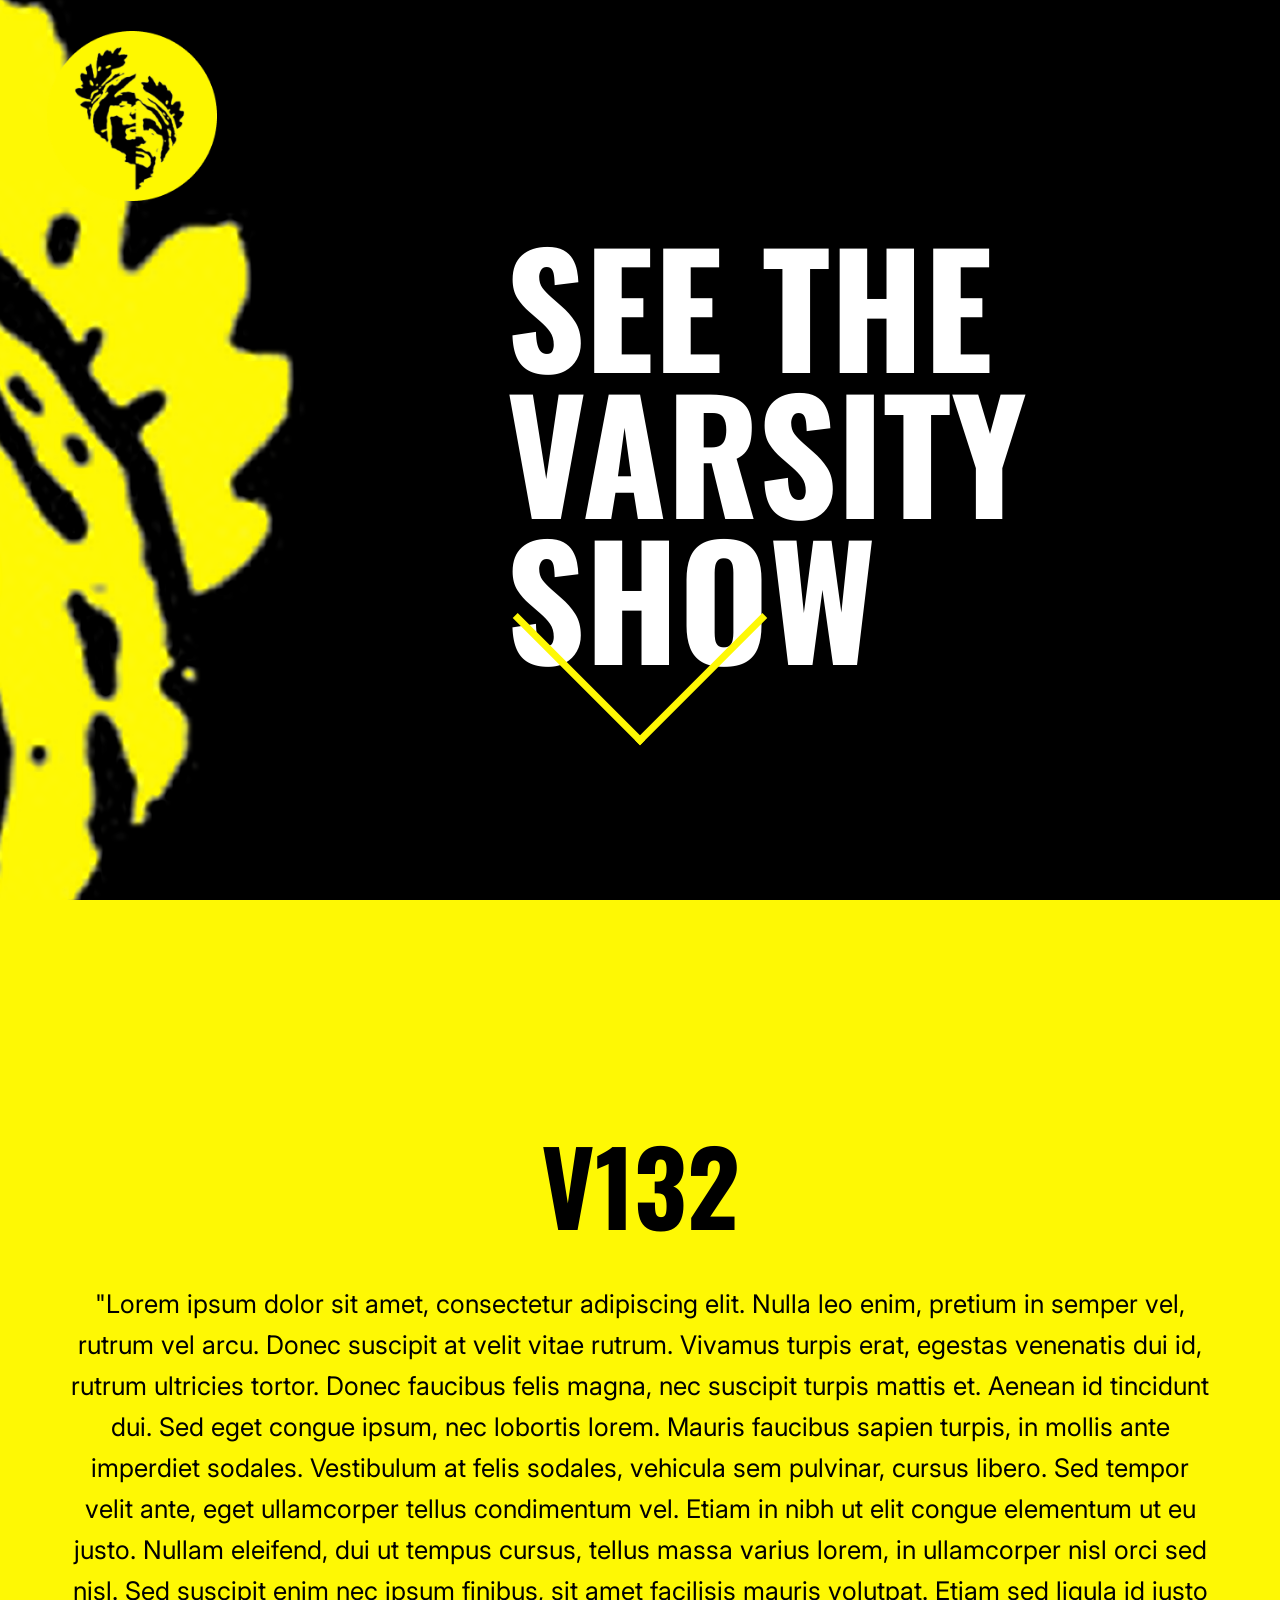
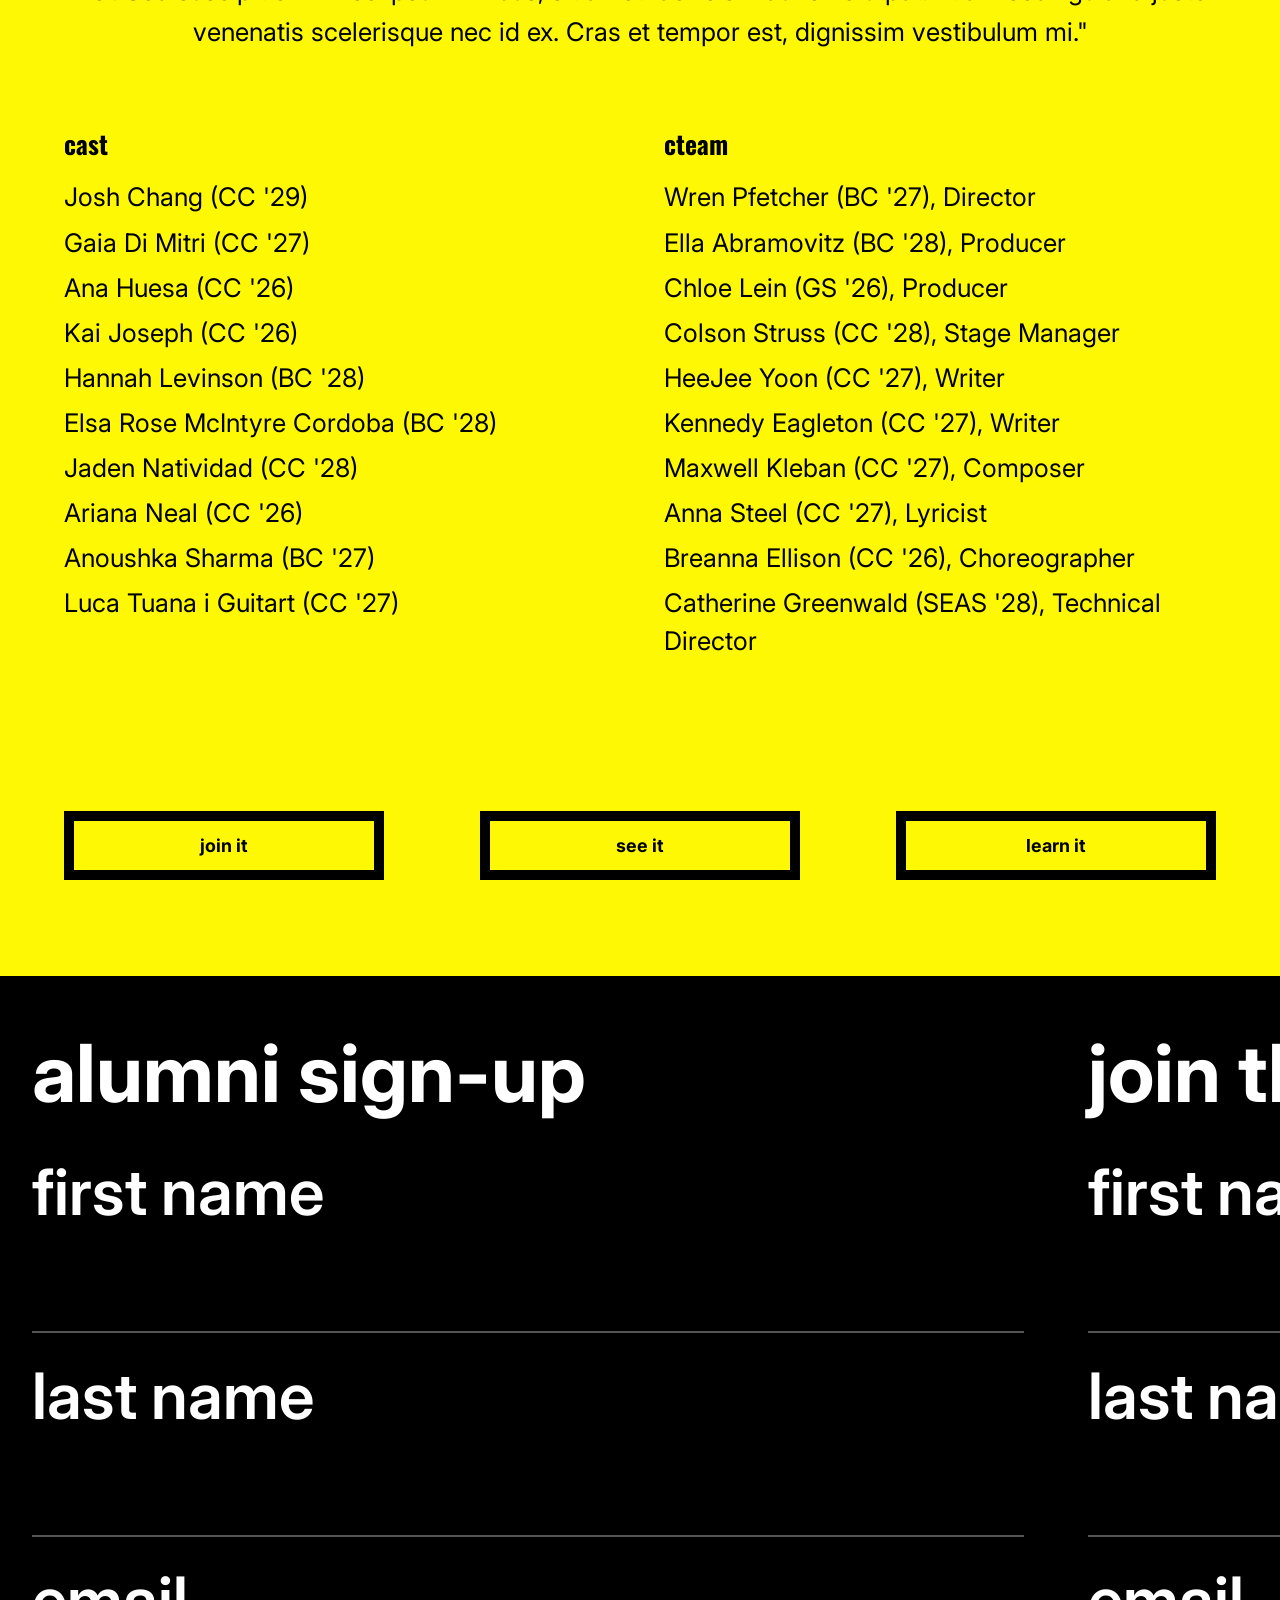
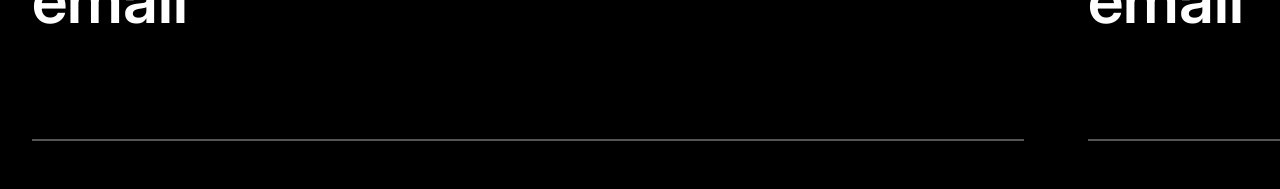
==== index.html @ 65e21eff "first commit" ====
<!DOCTYPE html>
<html lang="en">
<head>
  <meta charset="UTF-8">
  <meta name="viewport" content="width=device-width, initial-scale=1.0">
  <title>The Varsity Show</title>
  <link rel="stylesheet" href="css/styles.css">
  <link rel="preconnect" href="https://fonts.googleapis.com">
  <link rel="preconnect" href="https://fonts.gstatic.com" crossorigin>
  <link href="https://fonts.googleapis.com/css2?family=Oswald:wght@400;700&family=Inter:wght@400;600;700&display=swap" rel="stylesheet">
</head>
<body>

  <!-- ============================================================
       HEADER

       LOGO SWITCHING: #TODO if necessary, fix this
       Change the "data-logo" attribute on <header> to switch logos:
         data-logo="1"  → logo1.png
         data-logo="2"  → logo2.png
         data-logo="3"  → logo3.png
       ============================================================ -->
  <header class="site-header" id="siteHeader" data-logo="1">
    <div class="header-inner">

      <div class="header-logo">
        <a href="/" class="logo-link logo-link--1">
          <img src="assets/logo-1.png" alt="The Varsity Show" class="logo-img">
        </a>
        <a href="/" class="logo-link logo-link--2">
          <img src="assets/logo-2.png" alt="The Varsity Show" class="logo-img">
        </a>
        <a href="/" class="logo-link logo-link--3">
          <img src="assets/logo-3.png" alt="The Varsity Show" class="logo-img">
        </a>
      </div>

      <nav class="header-nav">
        <a href="#past" class="nav-link">past</a>
        <a href="#present" class="nav-link">present</a>
        <a href="#future" class="nav-link">future</a>
      </nav>

      <div class="header-social">
        <a href="#" class="social-link" aria-label="Facebook">
          <svg width="20" height="20" viewBox="0 0 24 24" fill="currentColor"><path d="M18 2h-3a5 5 0 00-5 5v3H7v4h3v8h4v-8h3l1-4h-4V7a1 1 0 011-1h3z"/></svg>
        </a>
        <a href="#" class="social-link" aria-label="Twitter">
          <svg width="20" height="20" viewBox="0 0 24 24" fill="currentColor"><path d="M23 3a10.9 10.9 0 01-3.14 1.53 4.48 4.48 0 00-7.86 3v1A10.66 10.66 0 013 4s-4 9 5 13a11.64 11.64 0 01-7 2c9 5 20 0 20-11.5a4.5 4.5 0 00-.08-.83A7.72 7.72 0 0023 3z"/></svg>
        </a>
        <a href="#" class="social-link" aria-label="Instagram">
          <svg width="20" height="20" viewBox="0 0 24 24" fill="none" stroke="currentColor" stroke-width="2" stroke-linecap="round" stroke-linejoin="round"><rect x="2" y="2" width="20" height="20" rx="5" ry="5"/><path d="M16 11.37A4 4 0 1112.63 8 4 4 0 0116 11.37z"/><line x1="17.5" y1="6.5" x2="17.51" y2="6.5"/></svg>
        </a>
      </div>

    </div>
  </header>


  <section class="screen screen--hero" id="hero">

    <div class="hero-heads" id="heroHeads">
      <img src="assets/yellow-alma-only.png" alt="" class="head-img">
      <img src="assets/yellow-alma-only.png" alt="" class="head-img">
      <img src="assets/yellow-alma-only.png" alt="" class="head-img">
      <img src="assets/yellow-alma-only.png" alt="" class="head-img">
    </div>

    <div class="hero-text-track" id="heroTextTrack">
      <h1 class="hero-title" id="heroTitle">SEE THE<br>VARSITY SHOW</h1>
    </div>

    <div class="hero-bubble" id="heroBubble">
      <img src="assets/bubble.png" alt="The Varsity Show emblem" class="bubble-img">
    </div>

    <a href="/#present" class="scroll-cue" id="scrollCue" aria-label="Scroll to current production section">
      <span class="scroll-cue-arrow"></span>
    </a>

  </section>

  <section class="screen screen--production" id="present">
    <div class="production-inner">

      <h2 class="production-title">V132</h2>

      <p class="production-description">
        "Lorem ipsum dolor sit amet, consectetur adipiscing elit. Nulla leo enim, pretium in semper vel, rutrum vel arcu. Donec suscipit at velit vitae rutrum. Vivamus turpis erat, egestas venenatis dui id, rutrum ultricies tortor. Donec faucibus felis magna, nec suscipit turpis mattis et. Aenean id tincidunt dui. Sed eget congue ipsum, nec lobortis lorem. Mauris faucibus sapien turpis, in mollis ante imperdiet sodales. Vestibulum at felis sodales, vehicula sem pulvinar, cursus libero. Sed tempor velit ante, eget ullamcorper tellus condimentum vel. Etiam in nibh ut elit congue elementum ut eu justo. Nullam eleifend, dui ut tempus cursus, tellus massa varius lorem, in ullamcorper nisl orci sed nisl. Sed suscipit enim nec ipsum finibus, sit amet facilisis mauris volutpat. Etiam sed ligula id justo venenatis scelerisque nec id ex. Cras et tempor est, dignissim vestibulum mi."
      </p>

      <div class="production-credits">
        <div class="credits-column">
          <h3 class="credits-title">cast</h3>
          <ul class="credits-list">
            <li>Josh Chang (CC '29)</li>
            <li>Gaia Di Mitri (CC '27)</li>
            <li>Ana Huesa (CC '26)</li>
            <li>Kai Joseph (CC '26)</li>
            <li>Hannah Levinson (BC '28)</li>
            <li>Elsa Rose McIntyre Cordoba (BC '28)</li>
            <li>Jaden Natividad (CC '28)</li>
            <li>Ariana Neal (CC '26)</li>
            <li>Anoushka Sharma (BC '27)</li>
            <li>Luca Tuana i Guitart (CC '27)</li>
          </ul>
        </div>

        <div class="credits-column">
          <h3 class="credits-title">cteam</h3>
          <ul class="credits-list">
            <li>Wren Pfetcher (BC '27), Director</li>
            <li>Ella Abramovitz (BC '28), Producer</li>
            <li>Chloe Lein (GS '26), Producer</li>
            <li>Colson Struss (CC '28), Stage Manager</li>
            <li>HeeJee Yoon (CC '27), Writer</li>
            <li>Kennedy Eagleton (CC '27), Writer</li>
            <li>Maxwell Kleban (CC '27), Composer</li>
            <li>Anna Steel (CC '27), Lyricist</li>
            <li>Breanna Ellison (CC '26), Choreographer</li>
            <li>Catherine Greenwald (SEAS '28), Technical Director</li>
          </ul>
        </div>
      </div>

      <div class="production-buttons">
        <a href="#join" class="btn btn--outline">join it</a>
        <a href="#see" class="btn btn--outline">see it</a>
        <a href="#learn" class="btn btn--outline">learn it</a>
      </div>

    </div>
  </section>

  <footer class="site-footer" id="footer">
    <div class="footer-inner">

      <div class="footer-forms">

        <div class="footer-form-group">
          <h3 class="footer-form-title">alumni sign-up</h3>
          <form class="footer-form" data-form="alumni">
            <label class="form-label">
              first name
              <input type="text" name="first_name" class="form-input" autocomplete="given-name">
            </label>
            <label class="form-label">
              last name
              <input type="text" name="last_name" class="form-input" autocomplete="family-name">
            </label>
            <label class="form-label">
              email
              <input type="email" name="email" class="form-input" autocomplete="email">
            </label>
          </form>
        </div>

        <div class="footer-form-group">
          <h3 class="footer-form-title">join the listserv</h3>
          <form class="footer-form" data-form="listserv">
            <label class="form-label">
              first name
              <input type="text" name="first_name" class="form-input" autocomplete="given-name">
            </label>
            <label class="form-label">
              last name
              <input type="text" name="last_name" class="form-input" autocomplete="family-name">
            </label>
            <label class="form-label">
              email
              <input type="email" name="email" class="form-input" autocomplete="email">
            </label>
          </form>
        </div>

      </div>

      <div class="footer-asset">
        <img src="assets/footer-asset.png" alt="" class="footer-asset-img">
      </div>

    </div>
  </footer>

  <script src="js/main.js"></script>
</body>
</html>
---- css/styles.css ----
/* ==========================================================================
   1. RESET & BASE
   ========================================================================== */

*, *::before, *::after {
  margin: 0;
  padding: 0;
  box-sizing: border-box;
}

html {
  scroll-behavior: smooth;
}

body {
  background: #000;
  color: #fff;
  font-family: 'Inter', sans-serif;
  overflow-x: hidden;
}

img {
  display: block;
}

a {
  color: inherit;
  text-decoration: none;
}


/* ==========================================================================
   2. TYPOGRAPHY #TODO: make this cleaner and more consistent
   ========================================================================== */

.hero-title {
  font-family: 'Oswald', sans-serif;
  font-weight: 700;
  font-size: clamp(4rem, 12vw, 35rem);
  line-height: 0.95;
  text-transform: uppercase;
  color: #fff;
}

.production-title {
  margin-top: 7rem;
  font-family: 'Oswald', sans-serif;
  font-weight: 700;
  font-size: clamp(3rem, 8vw, 40rem);
  text-align: center;
  color: #000;
}

.production-description {
  font-size: clamp(1.25rem, 2vw, 3.8rem);
  line-height: 1.6;
  text-align: center;
  color: #000;
  width: 100%;
  max-width: 4400px;
  margin: 0 auto;
}


/* ==========================================================================
   3. HEADER #TODO: make this cleaner and more consistent, all this spacing is sooo ugly and messy
   ========================================================================== */

.site-header {
  position: fixed;
  top: 0;
  left: 0;
  right: 0;
  z-index: 100;
  background: #000;
  border-bottom: 1px solid #222;
  transform: translateY(-100%);
  opacity: 0;
  transition: transform 0.4s ease, opacity 0.4s ease;
}

.site-header.is-visible {
  transform: translateY(0);
  opacity: 1;
}

.header-inner {
  display: flex;
  align-items: center;
  justify-content: space-between;
  padding: 0.5rem 3rem;
}

.header-nav {
  display: flex;
  gap: 20rem;
  margin-left: 180rem;
}

.nav-link {
  font-family: 'Inter', sans-serif;
  font-weight: 600;
  font-size: 4rem;
  letter-spacing: 0.02em;
  transition: color 0.2s;
}

.nav-link:hover {
  color: #FEF804;
}

.header-social {
  display: flex;
  gap: 4rem;
  align-items: center;
}

.social-link svg {
  width: 100px;
  height: 100px;
}

.social-link {
  color: #fff;
  transition: color 0.2s;
}

.social-link:hover {
  color: #FEF804;
}


/* ==========================================================================
   4. HEADER — LOGO SWITCHING
   To change the logo, set data-logo="1", "2", or "3" on <header>.
   ========================================================================== */

.logo-link {
  display: none;
}

.logo-img {
  height: auto;
  width: auto;
}

/* Logo 1 — left-aligned */
[data-logo="1"] .logo-link--1 { display: block; transform: scale(0.85); transform-origin: left center;}
[data-logo="1"] .header-inner { justify-content: space-between; }


/* #TODO if necessary, fix this */
/* Logo 2 — centered */
/* [data-logo="2"] .logo-link--2 {
  display: block;
  transform: scale(0.85);
  transform-origin: center;
}
[data-logo="2"] .logo-link--2 .logo-img {
  height: 200px;
  width: auto;
}
[data-logo="2"] .header-inner {
  flex-wrap: nowrap;
  gap: 1rem;
  transform: translateY(0.35rem);
}
[data-logo="2"] .header-logo {
  position: absolute;
  left: 50%;
  transform: translateX(-50%);
}
[data-logo="2"] .header-nav {
  margin-left: auto;
  margin-right: 2.5rem;
} */

/* Logo 3 — centered */
/* [data-logo="3"] .logo-link--3 {
  display: block;
  transform: scale(0.85);
  transform-origin: center;
}
[data-logo="3"] .logo-link--3 .logo-img {
  height: 200px;
  width: auto;
}
[data-logo="3"] .header-inner {
  justify-content: center;
  flex-wrap: nowrap;
  gap: 1rem;
  transform: translateY(0.35rem);
}
[data-logo="3"] .header-logo {
  position: absolute;
  left: 50%;
  transform: translateX(-50%);
}
[data-logo="3"] .header-nav {
  margin-left: auto;
  margin-right: 2.5rem;
} */


/* ==========================================================================
   5. SCREEN
   ========================================================================== */

.screen {
  min-height: 100vh;
  width: 100%;
  position: relative;
}


/* ==========================================================================
   6. SCREEN 1 — HERO
   ========================================================================== */

.screen--hero {
  background: #000;
  display: flex;
  align-items: center;
  justify-content: center;
  overflow: hidden;
  isolation: isolate;
  contain: layout paint;
}

.hero-heads {
  position: absolute;
  inset: 0;
  z-index: 1;
  display: flex;
  align-items: center;
  justify-content: center;
}

.head-img {
  margin-left: -15vw;
  flex-shrink: 0;
}

.head-img:first-child {
  margin-left: 0;
}

.hero-text-track {
  position: absolute;
  top: 0;
  right: 0;
  width: 61.5%;
  bottom: 0;
  z-index: 2;
  background: #000;
  display: flex;
  align-items: center;
  padding-left: 1vw;
  transform: translateY(-100%);
  transition: transform 1s cubic-bezier(0.22, 1, 0.36, 1);
}

.hero-bubble {
  position: absolute;
  z-index: 10;
  top: 1rem;
  left: 2rem;
  opacity: 0;
  transform: translateY(-80px) scale(0.6);
}

.bubble-img {
  transform: scale(0.85);
  transform-origin: center center;
}

.scroll-cue {
  position: absolute;
  left: 50%;
  bottom: 12rem;
  transform: translateX(-50%) translateY(10px);
  opacity: 0;
  z-index: 12;
  pointer-events: auto;
  cursor: pointer;
  transition: opacity 0.35s ease, transform 0.35s ease;
}

.scroll-cue.is-visible {
  opacity: 1;
  transform: translateX(-50%) translateY(0);
}

.scroll-cue-arrow {
  display: block;
  width: 180px;
  height: 180px;
  border-right: 7px solid #FEF804;
  border-bottom: 7px solid #FEF804;
  transform: rotate(45deg);
}


/* ==========================================================================
   7. SCREEN 1 — HERO ANIMATIONS
   ========================================================================== */

.hero-text-track.is-visible {
  transform: translateY(0);
}

.hero-bubble.is-visible {
  opacity: 1;
  transform: translateY(0) scale(1);
  transition: opacity 0.4s ease,
              transform 0.8s cubic-bezier(0.34, 1.56, 0.64, 1);
}


/* ==========================================================================
   8. SCREEN 2 — CURRENT PRODUCTION 
   ========================================================================== */

.screen--production {
  background: #FEF804;
  display: flex;
  align-items: flex-start;
  justify-content: center;
  width: 100%;
  padding: 6rem 4rem;
}

.production-inner {
  max-width: none;
  width: 100%;
  margin: 0 auto;
  display: flex;
  flex-direction: column;
  gap: 1.5rem;
}

/* #TODO: fix for mobile */
.production-buttons {
  display: flex;
  justify-content: space-evenly;
  gap: 6rem;
  margin: 8rem auto 0;
  width: 100%;
  max-width: 4400px;
}

.btn {
  display: inline-block;
  padding: 0.9rem 1.8rem;
  font-family: 'Inter', sans-serif;
  font-weight: 700;
  font-size: clamp(1.1rem, 1.4vw, 6rem);
  text-align: center;
  cursor: pointer;
  transition: background 0.2s, color 0.2s;
}

.btn--outline {
  border: 10px solid #000;
  background: transparent;
  color: #000;
  flex: 1;
  min-width: 0;
}

.btn--outline:hover {
  background: #000;
  color: #FEF804;
}

.production-credits {
  width: 100%;
  max-width: 4400px;
  margin: 3rem auto 0;
  display: grid;
  grid-template-columns: 1fr 1fr;
  gap: 3rem;
  text-align: left;
}

.credits-column {
  color: #000;
}

.credits-title {
  font-family: 'Oswald', sans-serif;
  font-size: clamp(1.6rem, 2vw, 6rem);
  text-transform: lowercase;
  margin-bottom: 1rem;
}

.credits-list {
  list-style: none;
  display: flex;
  flex-direction: column;
  gap: 0.5rem;
  font-size: clamp(1.25rem, 2vw, 3.8rem);
  line-height: 1.45;
}


/* ==========================================================================
   9. FOOTER
   ========================================================================== */

.site-footer {
  background: #000;
  color: #fff;
  position: relative;
  overflow: hidden;
}

.footer-inner {
  max-width: 5500px;
  margin: 0 auto;
  display: flex;
  justify-content: space-between;
  align-items: stretch;
}

.footer-forms {
  display: flex;
  gap: 4rem;
  padding: 3rem 2rem;
  text-align: left;
}

.footer-form-title {
  font-family: 'Inter', sans-serif;
  font-weight: 700;
  font-size: 5rem;
  margin-bottom: 2rem;
}

.footer-form {
  display: flex;
  flex-direction: column;
  gap: 1.5rem;
}

.form-label {
  display: flex;
  flex-direction: column;
  font-size: 4rem;
  font-weight: 600;
  gap: 0.5rem;
}

.form-input {
  background: transparent;
  border: none;
  border-bottom: 2px solid #555;
  color: #fff;
  font-family: 'Inter', sans-serif;
  font-size: 4rem;
  padding: 0.5rem 0;
  outline: none;
  min-width: 400px;
  transition: border-color 0.2s;
}

.form-input:focus {
  border-bottom-color: #FEF804;
}

.footer-asset {
  flex-shrink: 0;
  display: flex;
  align-items: stretch;
}

.footer-asset-img {
  opacity: 0.5;
  height: 100%;
  width: auto;
  object-fit: cover;
}


/* ==========================================================================
   10. UTILITY / RESPONSIVE #TODO: make this cleaner and more consistent... unsure how mobile is.....
   ========================================================================== */

@media (max-width: 768px) {

  .production-buttons {
    flex-direction: column;
    /* width: 100%; */
    max-width: 4400px;
    /* gap: 2rem;   */
    margin: 2rem auto 0;
  }

  .btn--outline {
    border: 2px solid #000;
  }

  .footer-inner {
    flex-direction: column;
    align-items: flex-start;
  }

  .footer-forms {
    flex-direction: column;
    gap: 2rem;
  }

  .footer-asset {
    align-self: flex-end;
  }

  .header-inner {
    padding: 0.5rem 1rem;
  }

  [data-logo="2"] .header-inner,
  [data-logo="3"] .header-inner {
    transform: translateY(0.2rem);
  }

  .header-nav {
    gap: 1rem;
  }
}
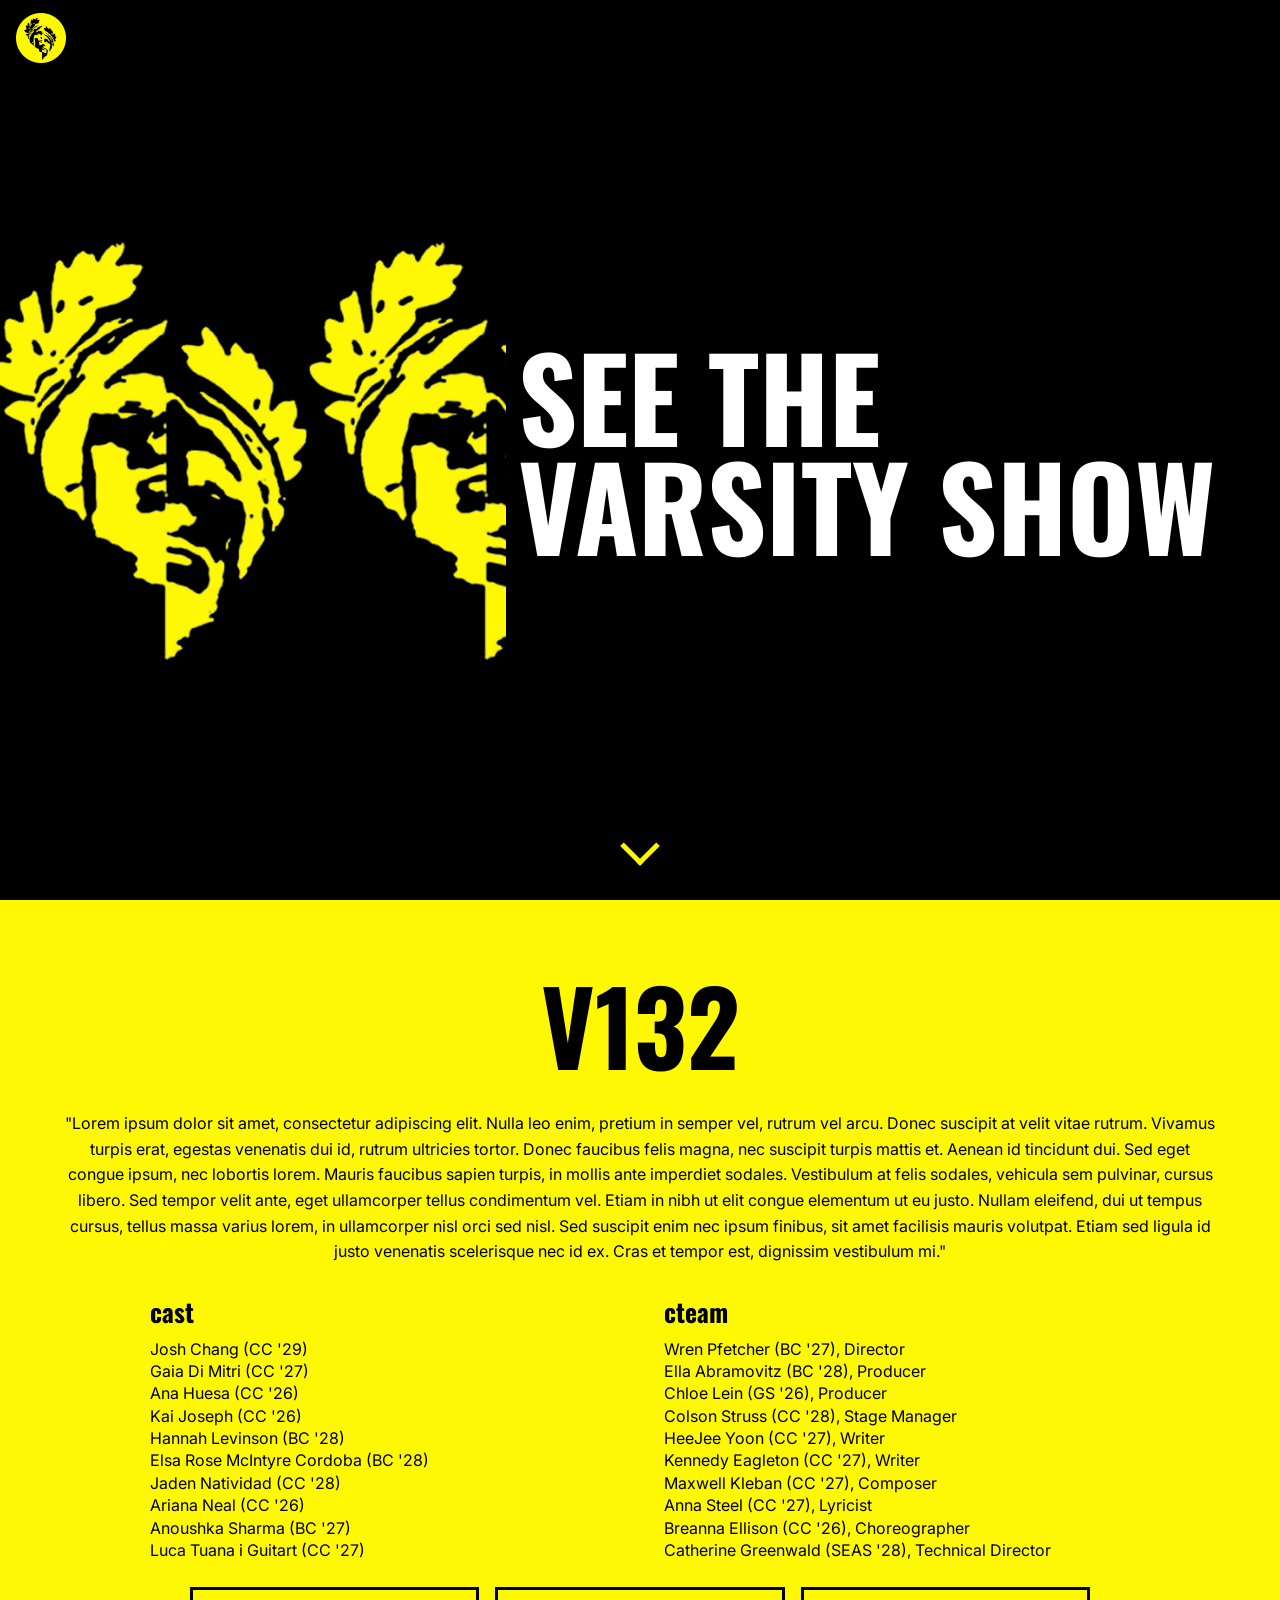
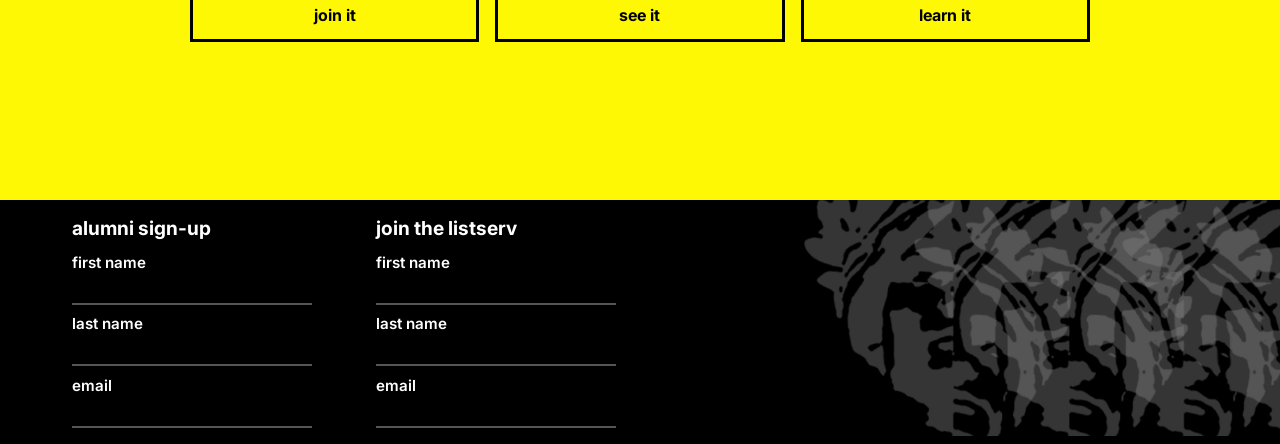
==== commit 7b1543ea: "broken lnks" ====
--- a/index.html
+++ b/index.html
@@ -24,13 +24,13 @@
     <div class="header-inner">
 
       <div class="header-logo">
-        <a href="/" class="logo-link logo-link--1">
+        <a href="./" class="logo-link logo-link--1">
           <img src="assets/logo-1.png" alt="The Varsity Show" class="logo-img">
         </a>
-        <a href="/" class="logo-link logo-link--2">
+        <a href="./" class="logo-link logo-link--2">
           <img src="assets/logo-2.png" alt="The Varsity Show" class="logo-img">
         </a>
-        <a href="/" class="logo-link logo-link--3">
+        <a href="./" class="logo-link logo-link--3">
           <img src="assets/logo-3.png" alt="The Varsity Show" class="logo-img">
         </a>
       </div>
@@ -74,7 +74,7 @@
       <img src="assets/bubble.png" alt="The Varsity Show emblem" class="bubble-img">
     </div>
 
-    <a href="/#present" class="scroll-cue" id="scrollCue" aria-label="Scroll to current production section">
+    <a href="#present" class="scroll-cue" id="scrollCue" aria-label="Scroll to current production section">
       <span class="scroll-cue-arrow"></span>
     </a>
 
--- a/css/styles.css
+++ b/css/styles.css
@@ -36,28 +36,28 @@
 .hero-title {
   font-family: 'Oswald', sans-serif;
   font-weight: 700;
-  font-size: clamp(4rem, 12vw, 35rem);
+  font-size: clamp(3rem, 9vw, 20rem);
   line-height: 0.95;
   text-transform: uppercase;
   color: #fff;
 }
 
 .production-title {
-  margin-top: 7rem;
+  margin-top: -3rem;
   font-family: 'Oswald', sans-serif;
   font-weight: 700;
-  font-size: clamp(3rem, 8vw, 40rem);
+  font-size: clamp(3rem, 8vw, 7rem);
   text-align: center;
   color: #000;
 }
 
 .production-description {
-  font-size: clamp(1.25rem, 2vw, 3.8rem);
+  font-size: clamp(0.9rem, 1.4vw, 1rem);
   line-height: 1.6;
   text-align: center;
   color: #000;
   width: 100%;
-  max-width: 4400px;
+  max-width: 1200px;
   margin: 0 auto;
 }
 
@@ -88,19 +88,19 @@
   display: flex;
   align-items: center;
   justify-content: space-between;
-  padding: 0.5rem 3rem;
+  padding: 0.5rem;
 }
 
 .header-nav {
   display: flex;
-  gap: 20rem;
-  margin-left: 180rem;
+  gap: 5rem;
+  margin-left: 30rem;
 }
 
 .nav-link {
   font-family: 'Inter', sans-serif;
   font-weight: 600;
-  font-size: 4rem;
+  font-size: 1.2rem;
   letter-spacing: 0.02em;
   transition: color 0.2s;
 }
@@ -111,13 +111,14 @@
 
 .header-social {
   display: flex;
-  gap: 4rem;
+  gap: 1.5rem;
   align-items: center;
+  margin-right: 1rem;
 }
 
 .social-link svg {
-  width: 100px;
-  height: 100px;
+  width: 24px;
+  height: 24px;
 }
 
 .social-link {
@@ -142,6 +143,7 @@
 .logo-img {
   height: auto;
   width: auto;
+  max-height: 48px;
 }
 
 /* Logo 1 — left-aligned */
@@ -237,7 +239,8 @@
 }
 
 .head-img {
-  margin-left: -15vw;
+  width: min(38vw, 500px);
+  margin-left: -13vw;
   flex-shrink: 0;
 }
 
@@ -249,7 +252,7 @@
   position: absolute;
   top: 0;
   right: 0;
-  width: 61.5%;
+  width: 60.5%;
   bottom: 0;
   z-index: 2;
   background: #000;
@@ -263,21 +266,21 @@
 .hero-bubble {
   position: absolute;
   z-index: 10;
-  top: 1rem;
-  left: 2rem;
+  top: 0.8rem;
+  left: 1rem;
   opacity: 0;
   transform: translateY(-80px) scale(0.6);
 }
 
 .bubble-img {
-  transform: scale(0.85);
-  transform-origin: center center;
+  width: min(5vw, 50px);
+  height: auto;
 }
 
 .scroll-cue {
   position: absolute;
   left: 50%;
-  bottom: 12rem;
+  bottom: 2.5rem;
   transform: translateX(-50%) translateY(10px);
   opacity: 0;
   z-index: 12;
@@ -293,10 +296,10 @@
 
 .scroll-cue-arrow {
   display: block;
-  width: 180px;
-  height: 180px;
-  border-right: 7px solid #FEF804;
-  border-bottom: 7px solid #FEF804;
+  width: 28px;
+  height: 28px;
+  border-right: 5px solid #FEF804;
+  border-bottom: 5px solid #FEF804;
   transform: rotate(45deg);
 }
 
@@ -336,17 +339,17 @@
   margin: 0 auto;
   display: flex;
   flex-direction: column;
-  gap: 1.5rem;
+  gap: 0.7rem;
 }
 
 /* #TODO: fix for mobile */
 .production-buttons {
   display: flex;
   justify-content: space-evenly;
-  gap: 6rem;
-  margin: 8rem auto 0;
+  gap: 1rem;
+  margin: 1rem auto 0;
   width: 100%;
-  max-width: 4400px;
+  max-width: 900px;
 }
 
 .btn {
@@ -354,14 +357,14 @@
   padding: 0.9rem 1.8rem;
   font-family: 'Inter', sans-serif;
   font-weight: 700;
-  font-size: clamp(1.1rem, 1.4vw, 6rem);
+  font-size: clamp(1rem, 1.2vw, 1.4rem);
   text-align: center;
   cursor: pointer;
   transition: background 0.2s, color 0.2s;
 }
 
 .btn--outline {
-  border: 10px solid #000;
+  border: 3px solid #000;
   background: transparent;
   color: #000;
   flex: 1;
@@ -375,8 +378,8 @@
 
 .production-credits {
   width: 100%;
-  max-width: 4400px;
-  margin: 3rem auto 0;
+  max-width: 980px;
+  margin: 1rem auto 0;
   display: grid;
   grid-template-columns: 1fr 1fr;
   gap: 3rem;
@@ -388,19 +391,19 @@
 }
 
 .credits-title {
-  font-family: 'Oswald', sans-serif;
-  font-size: clamp(1.6rem, 2vw, 6rem);
+  font-family: 'Oswald', sans-serif; 
+  font-size: clamp(1.4rem, 2vw, 2rem);
   text-transform: lowercase;
-  margin-bottom: 1rem;
+  margin-bottom: 0.6rem;
 }
 
 .credits-list {
   list-style: none;
   display: flex;
   flex-direction: column;
-  gap: 0.5rem;
-  font-size: clamp(1.25rem, 2vw, 3.8rem);
-  line-height: 1.45;
+  gap: 0.2rem;
+  font-size: clamp(0.9rem, 1.4vw, 1rem);
+  line-height: 1.2;
 }
 
 
@@ -413,42 +416,57 @@
   color: #fff;
   position: relative;
   overflow: hidden;
+  --footer-image-height: 236px;
 }
 
 .footer-inner {
-  max-width: 5500px;
+  max-width: 1200px;
   margin: 0 auto;
   display: flex;
   justify-content: space-between;
+  align-items: flex-start;
+  min-height: var(--footer-image-height);
+  height: auto;
+}
+
+.footer-forms {
+  display: flex;
+  gap: 4rem;
+  padding: 1rem 2rem;
+  text-align: left;
+  height: auto;
   align-items: stretch;
 }
 
-.footer-forms {
-  display: flex;
-  gap: 4rem;
-  padding: 3rem 2rem;
-  text-align: left;
+.footer-form-group {
+  display: flex;
+  flex-direction: column;
+  justify-content: flex-start;
+  min-height: 0;
 }
 
 .footer-form-title {
   font-family: 'Inter', sans-serif;
   font-weight: 700;
-  font-size: 5rem;
-  margin-bottom: 2rem;
+  font-size: 1.2rem;
+  margin-bottom: 0.8rem;
 }
 
 .footer-form {
   display: flex;
   flex-direction: column;
-  gap: 1.5rem;
+  gap: 0.6rem;
+  flex: 1;
+  justify-content: flex-start;
+  min-height: 0;
 }
 
 .form-label {
   display: flex;
   flex-direction: column;
-  font-size: 4rem;
+  font-size: 0.95rem;
   font-weight: 600;
-  gap: 0.5rem;
+  gap: 0.25rem;
 }
 
 .form-input {
@@ -457,10 +475,10 @@
   border-bottom: 2px solid #555;
   color: #fff;
   font-family: 'Inter', sans-serif;
-  font-size: 4rem;
-  padding: 0.5rem 0;
+  font-size: 0.95rem;
+  padding: 0.25rem 0;
   outline: none;
-  min-width: 400px;
+  min-width: 180px;
   transition: border-color 0.2s;
 }
 
@@ -471,14 +489,18 @@
 .footer-asset {
   flex-shrink: 0;
   display: flex;
-  align-items: stretch;
+  align-items: flex-start;
+  height: auto;
+  transform: translateX(9.5rem);
 }
 
 .footer-asset-img {
   opacity: 0.5;
-  height: 100%;
+  height: var(--footer-image-height);
   width: auto;
-  object-fit: cover;
+  max-height: none;
+  object-fit: contain;
+  object-position: right top;
 }
 
 
@@ -490,9 +512,9 @@
 
   .production-buttons {
     flex-direction: column;
-    /* width: 100%; */
-    max-width: 4400px;
-    /* gap: 2rem;   */
+    width: 100%;
+    max-width: 320px;
+    gap: 0.75rem;
     margin: 2rem auto 0;
   }
 
@@ -503,19 +525,32 @@
   .footer-inner {
     flex-direction: column;
     align-items: flex-start;
+    height: auto;
   }
 
   .footer-forms {
     flex-direction: column;
     gap: 2rem;
+    height: auto;
+  }
+
+  .footer-form {
+    justify-content: flex-start;
   }
 
   .footer-asset {
     align-self: flex-end;
+    height: auto;
+    transform: translateX(0);
+  }
+
+  .footer-asset-img {
+    height: auto;
+    max-height: 180px;
   }
 
   .header-inner {
-    padding: 0.5rem 1rem;
+    padding: 0.5rem;
   }
 
   [data-logo="2"] .header-inner,
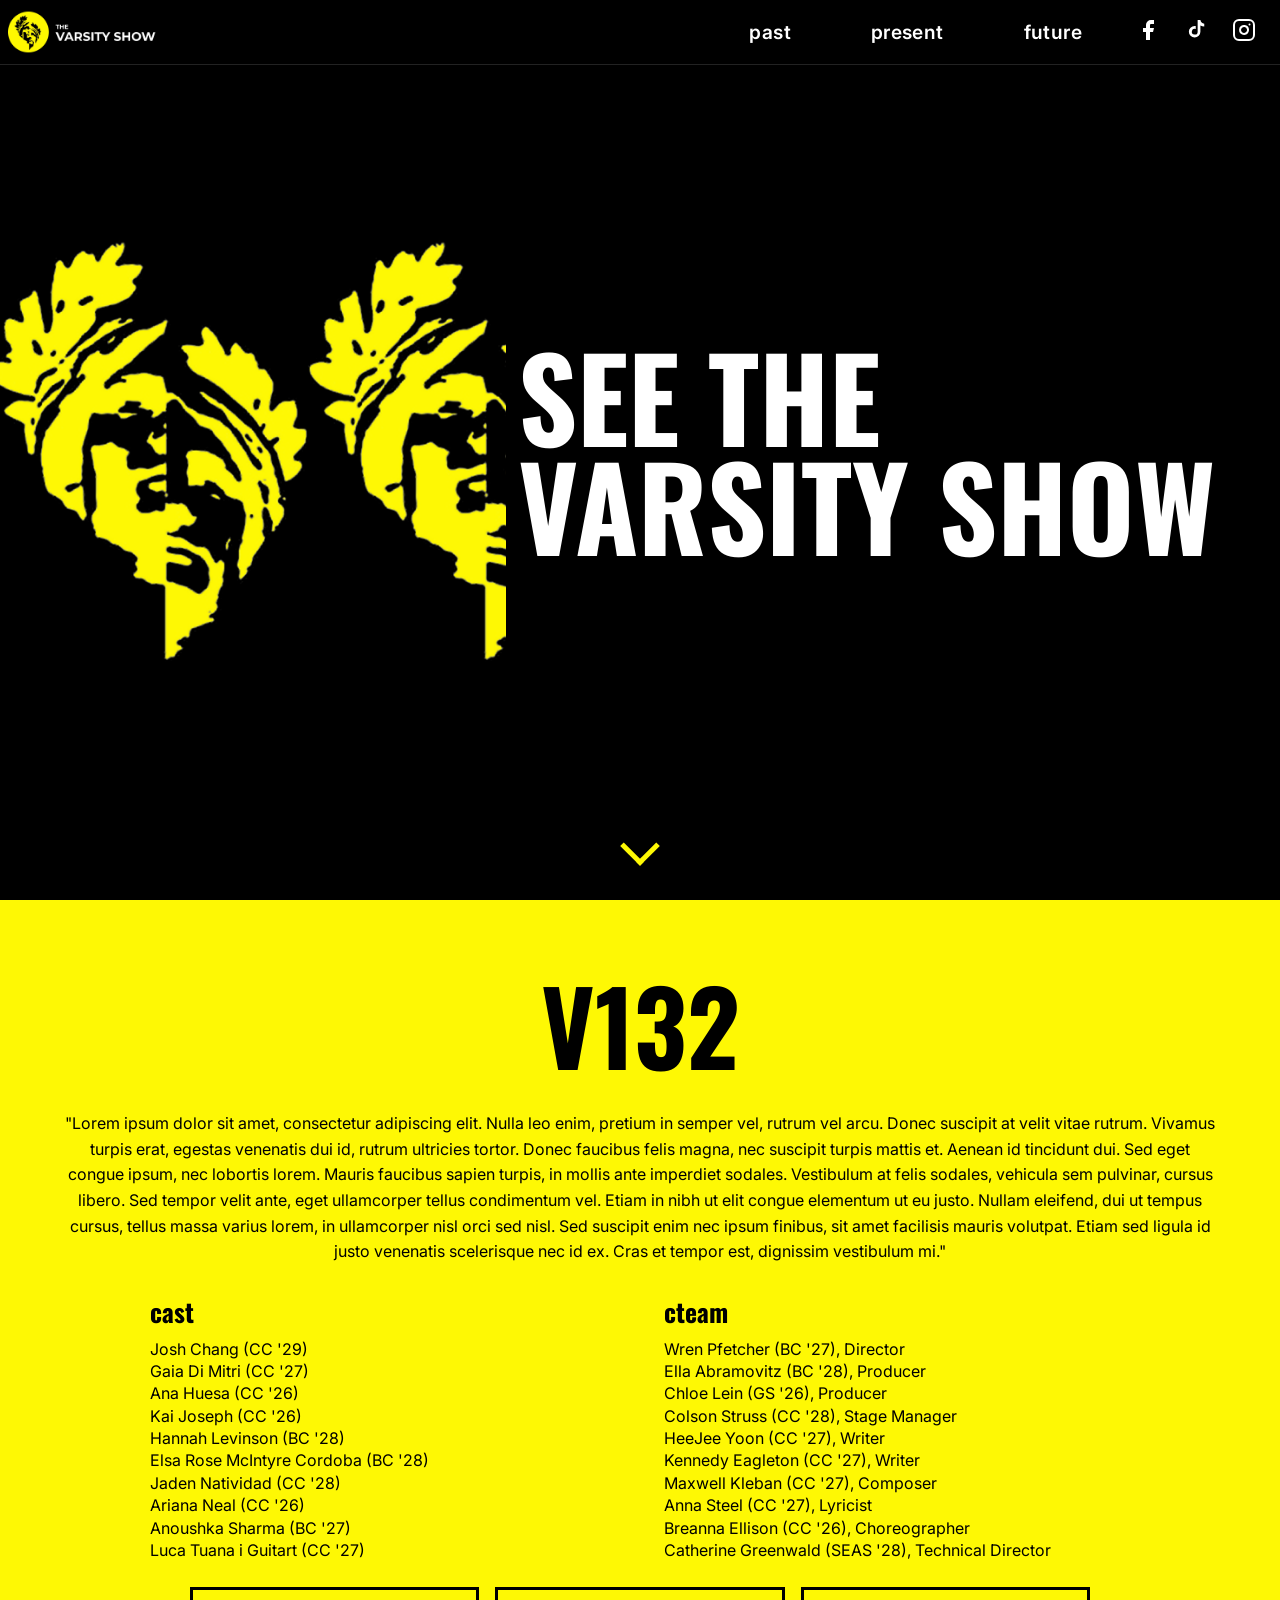
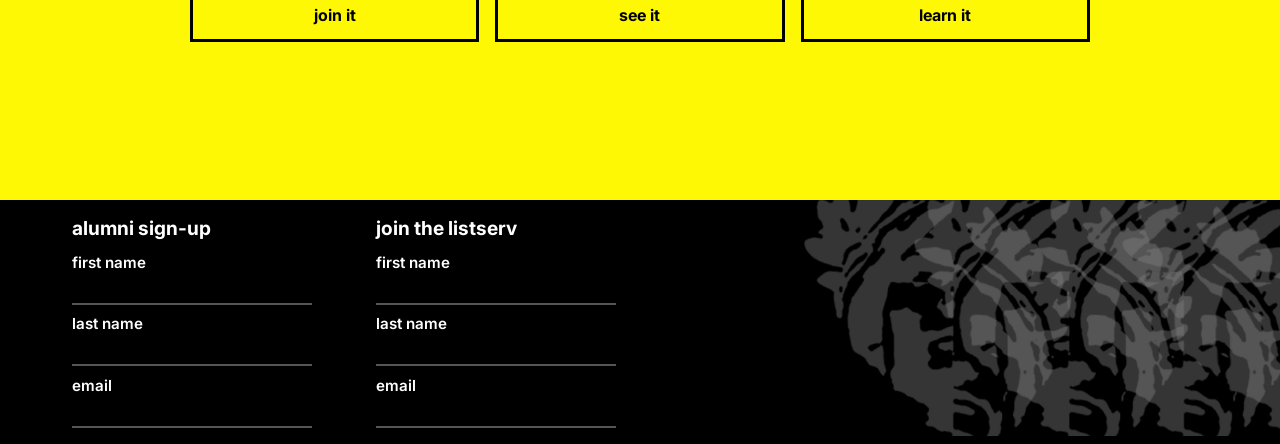
==== commit 13e662e0: "added social media links + fixed header" ====
--- a/index.html
+++ b/index.html
@@ -42,13 +42,13 @@
       </nav>
 
       <div class="header-social">
-        <a href="#" class="social-link" aria-label="Facebook">
+        <a href="https://www.facebook.com/VarsityShow/" class="social-link" aria-label="Facebook" target="_blank" rel="noopener noreferrer">
           <svg width="20" height="20" viewBox="0 0 24 24" fill="currentColor"><path d="M18 2h-3a5 5 0 00-5 5v3H7v4h3v8h4v-8h3l1-4h-4V7a1 1 0 011-1h3z"/></svg>
         </a>
-        <a href="#" class="social-link" aria-label="Twitter">
-          <svg width="20" height="20" viewBox="0 0 24 24" fill="currentColor"><path d="M23 3a10.9 10.9 0 01-3.14 1.53 4.48 4.48 0 00-7.86 3v1A10.66 10.66 0 013 4s-4 9 5 13a11.64 11.64 0 01-7 2c9 5 20 0 20-11.5a4.5 4.5 0 00-.08-.83A7.72 7.72 0 0023 3z"/></svg>
+        <a href="https://www.tiktok.com/@thevarsityshow" class="social-link" aria-label="TikTok" target="_blank" rel="noopener noreferrer">
+          <svg width="20" height="20" viewBox="0 0 24 24" fill="currentColor"><path d="M13.75 2h2.65a4.7 4.7 0 003.85 3.82v2.68a7.5 7.5 0 01-3.85-1.08v6.35a5.77 5.77 0 11-5.77-5.77c.37 0 .74.04 1.1.11v2.86a2.9 2.9 0 10 1.92 2.73V2z"/></svg>
         </a>
-        <a href="#" class="social-link" aria-label="Instagram">
+        <a href="https://www.instagram.com/thevarsityshow" class="social-link" aria-label="Instagram" target="_blank" rel="noopener noreferrer">
           <svg width="20" height="20" viewBox="0 0 24 24" fill="none" stroke="currentColor" stroke-width="2" stroke-linecap="round" stroke-linejoin="round"><rect x="2" y="2" width="20" height="20" rx="5" ry="5"/><path d="M16 11.37A4 4 0 1112.63 8 4 4 0 0116 11.37z"/><line x1="17.5" y1="6.5" x2="17.51" y2="6.5"/></svg>
         </a>
       </div>
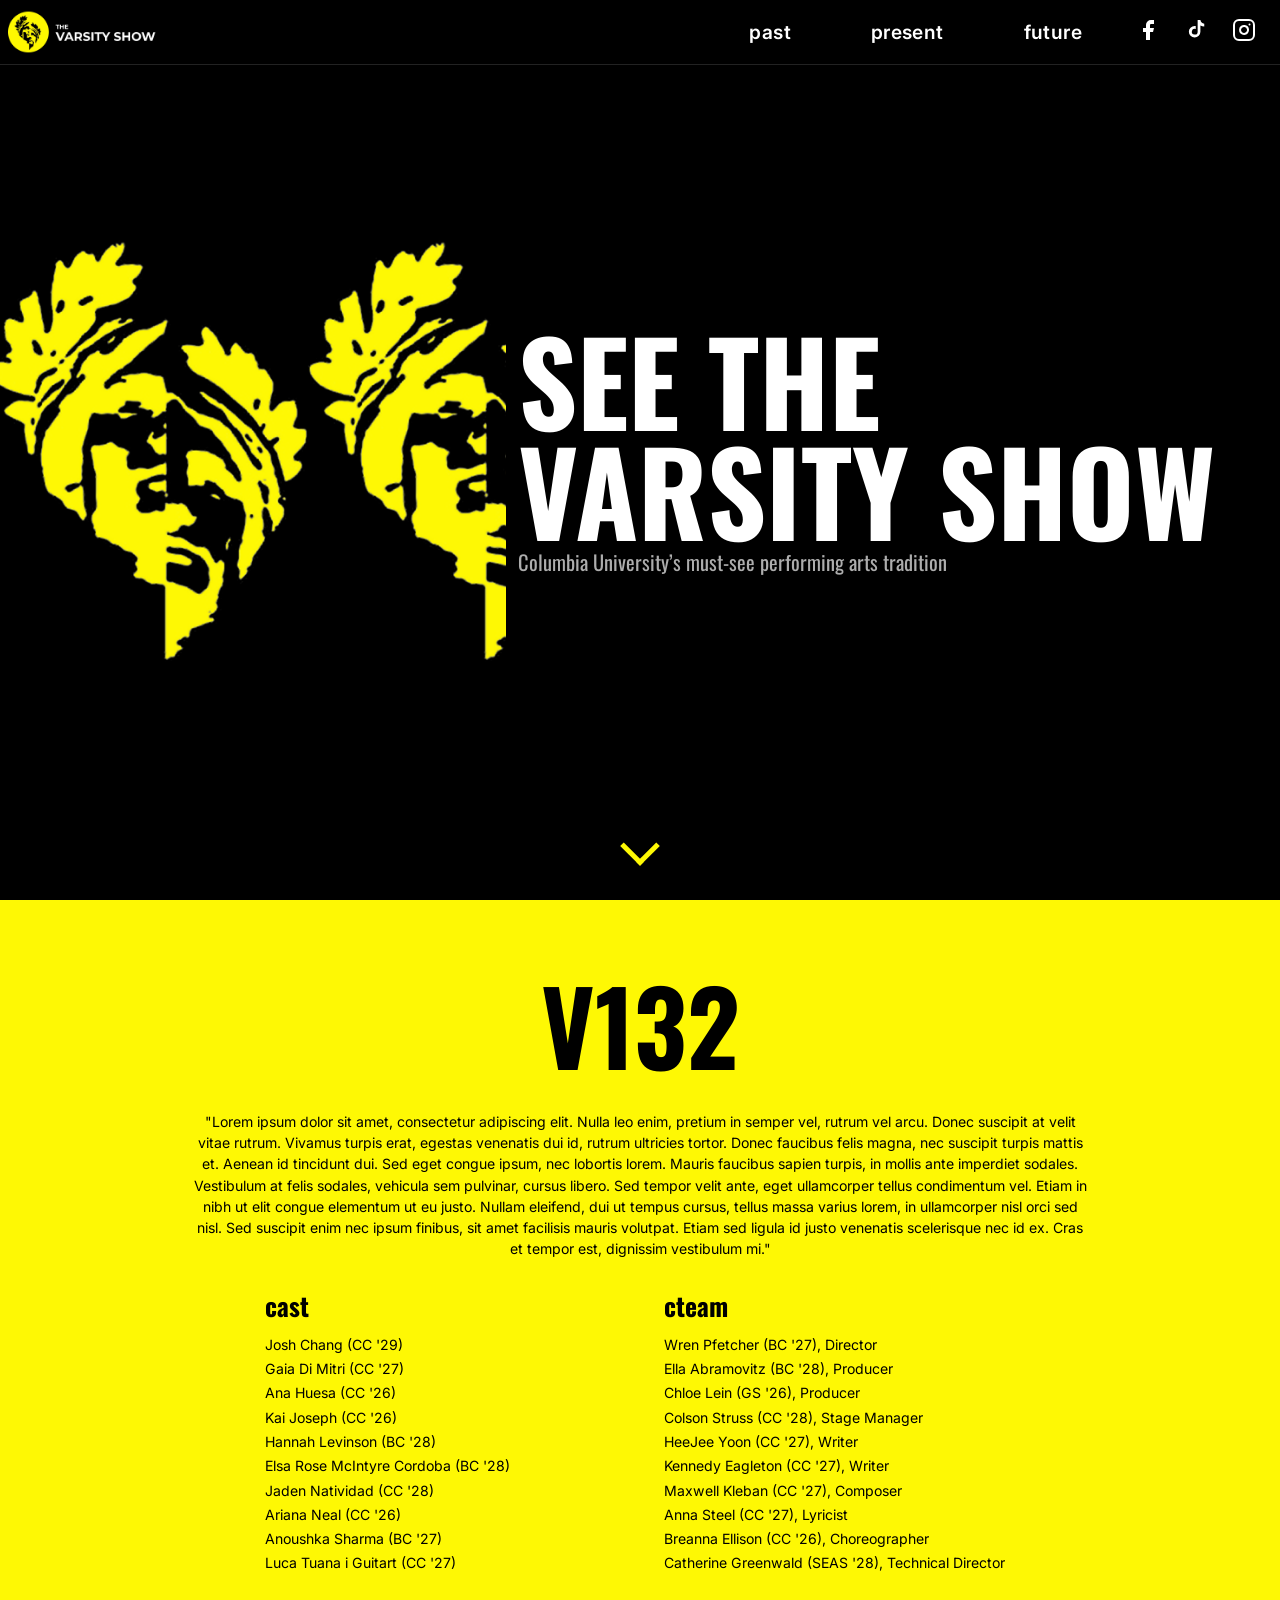
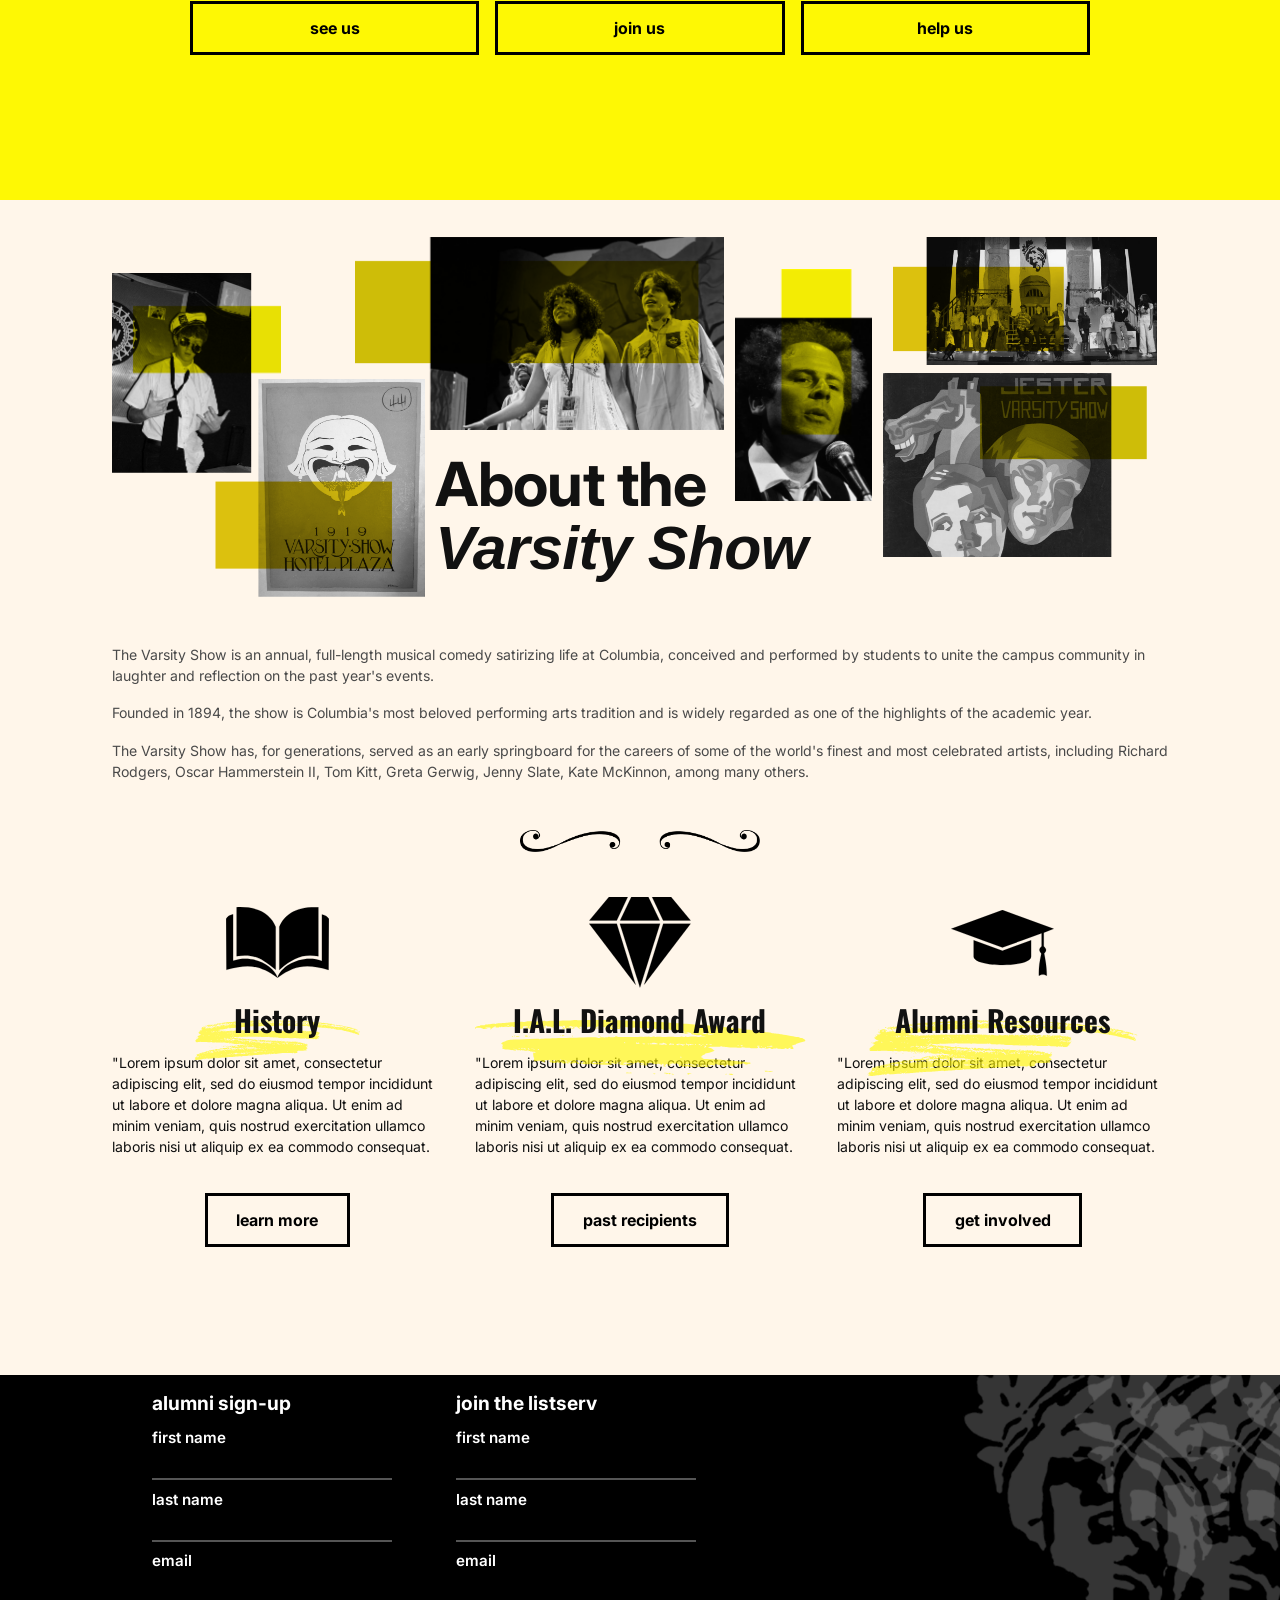
==== commit 4a5d40cd: "updated landing page" ====
--- a/index.html
+++ b/index.html
@@ -58,8 +58,8 @@
 
 
   <section class="screen screen--hero" id="hero">
-
-    <div class="hero-heads" id="heroHeads">
+    <!-- TODO: replace asset with better (vectorized?) image -->
+    <div class="hero-heads" id="heroHeads"> 
       <img src="assets/yellow-alma-only.png" alt="" class="head-img">
       <img src="assets/yellow-alma-only.png" alt="" class="head-img">
       <img src="assets/yellow-alma-only.png" alt="" class="head-img">
@@ -68,6 +68,7 @@
 
     <div class="hero-text-track" id="heroTextTrack">
       <h1 class="hero-title" id="heroTitle">SEE THE<br>VARSITY SHOW</h1>
+      <h2 class="hero-subtitle" id="heroSubtitle">Columbia University’s must-see performing arts tradition</h2>
     </div>
 
     <div class="hero-bubble" id="heroBubble">
@@ -124,11 +125,66 @@
       </div>
 
       <div class="production-buttons">
-        <a href="#join" class="btn btn--outline">join it</a>
-        <a href="#see" class="btn btn--outline">see it</a>
-        <a href="#learn" class="btn btn--outline">learn it</a>
-      </div>
-
+        <a href="#join" class="btn btn--outline">see us</a>
+        <a href="#see" class="btn btn--outline">join us</a>
+        <a href="https://securepay.cuit.columbia.edu/payment/pub/v132/" class="btn btn--outline">help us</a>
+      </div>
+
+    </div>
+  </section>
+
+  <section class="screen screen--legacy" id="future">
+    <div class="legacy-panel legacy-panel--about">
+
+      <div class="legacy-about-inner">
+        <div class="about-collage" aria-hidden="true">
+          <img src="assets/zach.png" alt="" class="collage-photo collage-photo--1">
+          <img src="assets/2-people.png" alt="" class="collage-photo collage-photo--2">
+          <img src="assets/art-garfunk.png" alt="" class="collage-photo collage-photo--3">
+          <img src="assets/group-photo.png" alt="" class="collage-photo collage-photo--4">
+          <img src="assets/poster%201.png" alt="" class="collage-photo collage-photo--5">
+          <img src="assets/poster%202.png" alt="" class="collage-photo collage-photo--6">
+        </div>
+
+        <h2 class="legacy-about-title">About the<br><em>Varsity Show</em></h2>
+
+        <div class="legacy-about-copy">
+          <p>The Varsity Show is an annual, full-length musical comedy satirizing life at Columbia, conceived and performed by students to unite the campus community in laughter and reflection on the past year's events.</p>
+          <p>Founded in 1894, the show is Columbia's most beloved performing arts tradition and is widely regarded as one of the highlights of the academic year.</p>
+          <p>The Varsity Show has, for generations, served as an early springboard for the careers of some of the world's finest and most celebrated artists, including Richard Rodgers, Oscar Hammerstein II, Tom Kitt, Greta Gerwig, Jenny Slate, Kate McKinnon, among many others.</p>
+        </div>
+      </div>
+    </div>
+
+    <div class="legacy-panel legacy-panel--pillars">
+      <!-- #TODO: find a better design for the gate divider based off columbia gate -->
+      <!-- <img src="assets/gate-motif.png" alt="" class="gate-divider"> -->
+      <img src="assets/divider.png" alt="" class="divider">
+      <div class="pillars-grid">
+        <article class="pillar-card">
+          <img src="assets/book.svg" alt="" class="pillar-icon">
+          <img src="assets/scribble-1.svg" alt="" class="pillar-scribble pillar-scribble--1">
+          <h3 class="pillar-title">History</h3>
+          <p class="pillar-text">"Lorem ipsum dolor sit amet, consectetur adipiscing elit, sed do eiusmod tempor incididunt ut labore et dolore magna aliqua. Ut enim ad minim veniam, quis nostrud exercitation ullamco laboris nisi ut aliquip ex ea commodo consequat.</p>
+          <a href="#" class="btn btn--outline">learn more</a>
+        </article>
+
+        <article class="pillar-card">
+          <img src="assets/diamond.svg" alt="" class="pillar-icon">
+          <img src="assets/scribble-2.svg" alt="" class="pillar-scribble pillar-scribble--2">
+          <h3 class="pillar-title">I.A.L. Diamond Award</h3>
+          <p class="pillar-text">"Lorem ipsum dolor sit amet, consectetur adipiscing elit, sed do eiusmod tempor incididunt ut labore et dolore magna aliqua. Ut enim ad minim veniam, quis nostrud exercitation ullamco laboris nisi ut aliquip ex ea commodo consequat.</p>
+          <a href="#" class="btn btn--outline">past recipients</a>
+        </article>
+
+        <article class="pillar-card">
+          <img src="assets/cap.svg" alt="" class="pillar-icon">
+          <img src="assets/scribble-3.svg" alt="" class="pillar-scribble pillar-scribble--3">
+          <h3 class="pillar-title">Alumni Resources</h3>
+          <p class="pillar-text">"Lorem ipsum dolor sit amet, consectetur adipiscing elit, sed do eiusmod tempor incididunt ut labore et dolore magna aliqua. Ut enim ad minim veniam, quis nostrud exercitation ullamco laboris nisi ut aliquip ex ea commodo consequat.</p>
+          <a href="#" class="btn btn--outline">get involved</a>
+        </article>
+      </div>
     </div>
   </section>
 
--- a/css/styles.css
+++ b/css/styles.css
@@ -10,6 +10,9 @@
 
 html {
   scroll-behavior: smooth;
+  --site-pad-x: 7rem;
+  --text-body: clamp(0.85rem, 1.1vw, 1.05rem);
+  --text-body-lh: 1.5;
 }
 
 body {
@@ -42,6 +45,16 @@
   color: #fff;
 }
 
+.hero-subtitle {
+  font-family: 'Oswald', sans-serif;
+  font-weight: 400;
+  font-size: clamp(0.9rem, 1.6vw, 1.5rem);
+  line-height: 1.2;
+  text-transform: none;
+  white-space: nowrap;
+  color: #adadad;
+}
+
 .production-title {
   margin-top: -3rem;
   font-family: 'Oswald', sans-serif;
@@ -52,12 +65,13 @@
 }
 
 .production-description {
-  font-size: clamp(0.9rem, 1.4vw, 1rem);
-  line-height: 1.6;
+  font-size: var(--text-body);
+  line-height: var(--text-body-lh);
+  font-weight: 400;
   text-align: center;
   color: #000;
   width: 100%;
-  max-width: 1200px;
+  max-width: 900px;
   margin: 0 auto;
 }
 
@@ -257,7 +271,10 @@
   z-index: 2;
   background: #000;
   display: flex;
-  align-items: center;
+  flex-direction: column;
+  align-items: flex-start;
+  justify-content: center;
+  gap: 0.4rem;
   padding-left: 1vw;
   transform: translateY(-100%);
   transition: transform 1s cubic-bezier(0.22, 1, 0.36, 1);
@@ -330,7 +347,7 @@
   align-items: flex-start;
   justify-content: center;
   width: 100%;
-  padding: 6rem 4rem;
+  padding: 6rem var(--site-pad-x);
 }
 
 .production-inner {
@@ -378,7 +395,7 @@
 
 .production-credits {
   width: 100%;
-  max-width: 980px;
+  max-width: 750px;
   margin: 1rem auto 0;
   display: grid;
   grid-template-columns: 1fr 1fr;
@@ -402,13 +419,220 @@
   display: flex;
   flex-direction: column;
   gap: 0.2rem;
-  font-size: clamp(0.9rem, 1.4vw, 1rem);
-  line-height: 1.2;
-}
-
-
-/* ==========================================================================
-   9. FOOTER
+  font-size: var(--text-body);
+  line-height: var(--text-body-lh);
+  font-weight: 400;
+}
+
+
+/* ==========================================================================
+   9. SCREEN 3 — LEGACY / ABOUT + PILLARS
+   ========================================================================== */
+
+.screen--legacy {
+  min-height: auto;
+  background: #FFF6EA;
+  color: #111;
+}
+
+.legacy-panel {
+  width: 100%;
+}
+
+.legacy-about-inner {
+  width: min(1280px, 100%);
+  margin: 0 auto;
+  padding: 2.3rem var(--site-pad-x) 2rem;
+}
+
+.about-collage {
+  position: relative;
+  width: 100%;
+  height: clamp(220px, 33vw, 400px);
+  margin: 0 auto 0.5rem;
+  overflow: hidden;
+}
+
+.collage-photo {
+  position: absolute;
+  object-fit: cover;
+}
+
+.collage-photo--1 {
+  left: 0%;
+  top: 9%;
+  width: 16%;
+}
+
+.collage-photo--2 {
+  left: 23%;
+  top: 0;
+  width: 35%;
+}
+
+.collage-photo--3 {
+  left: 59%;
+  top: 8%;
+  width: 13%;
+}
+
+.collage-photo--4 {
+  right: 1%;
+  top: 0%;
+  width: 25%;
+}
+
+.collage-photo--5 {
+  left: 8.1%;
+  bottom: 10%;
+  width: 21.5%;
+}
+
+.collage-photo--6 {
+  right: 2%;
+  bottom: 20%;
+  width: 25%;
+}
+
+.legacy-about-title {
+  font-family: 'Inter', sans-serif;
+  font-size: clamp(2rem, 5vw, 3.8rem);
+  line-height: 1.04;
+  letter-spacing: -0.01em;
+  margin-top: -12rem;
+  margin-bottom: 4rem;
+  margin-left: 20.2rem;
+}
+
+.legacy-about-title em {
+  font-style: italic;
+}
+
+.legacy-about-copy {
+  max-width: 1160px;
+  margin-bottom: 2rem;
+}
+
+.legacy-about-copy p {
+  font-size: var(--text-body);
+  color: #4A4A4A;
+  line-height: var(--text-body-lh);
+  font-weight: 400;
+  margin-bottom: 1rem;
+}
+
+.legacy-about-copy p:last-child {
+  margin-bottom: 0;
+}
+
+.legacy-panel--pillars {
+  padding-top: 4rem;
+  padding-bottom: 8rem;
+  /* background:
+    linear-gradient(to bottom, #f3dfc1 0%, rgba(243,223,193,0.85) 25%, rgba(243,223,193,0.4) 50%, transparent 70%),
+    url('../assets/cross-gates.png') center 30% / cover no-repeat; */
+}
+
+.legacy-brandbar--mid {
+  margin-bottom: 2rem;
+}
+
+/* .gate-divider {
+  display: block;
+  width: 15rem;
+  height: auto;
+  margin: -10rem auto -3rem;
+  clip-path: inset(25% 0 30% 0);
+} */
+
+.divider {
+  display: block;
+  width: 15rem;
+  height: auto;
+  margin: -5rem auto 2.5rem;
+}
+
+.pillars-grid {
+  width: min(1280px, 100%);
+  margin: 0 auto;
+  padding: 0 var(--site-pad-x);
+  display: grid;
+  grid-template-columns: repeat(3, minmax(0, 1fr));
+  gap: 2rem;
+}
+
+.pillar-card {
+  position: relative;
+  display: flex;
+  flex-direction: column;
+  align-items: center;
+  text-align: center;
+}
+
+.pillar-icon {
+  width: clamp(100px, 8vw, 130px);
+  height: clamp(100px, 8vw, 130px);
+  object-fit: contain;
+  margin-bottom: 0.6rem;
+}
+
+.pillar-scribble {
+  position: absolute;
+  width: 50%;
+  height: auto;
+  top: 8rem;
+  left: 50%;
+  transform: translateX(-50%);
+}
+
+.pillar-scribble--1 {
+  width: 50%;
+}
+
+.pillar-scribble--2 {
+  width: 100%;
+  /* max-height: 2.5rem; */
+  object-fit: fill;
+}
+
+.pillar-scribble--3 {
+  width: 100%;
+  max-height: 3.5rem;
+  object-fit: fill;
+}
+
+.pillar-title {
+  position: relative;
+  z-index: 1;
+  font-family: 'Oswald', sans-serif;
+  font-weight: 700;
+  font-size: clamp(1.8rem, 2.3vw, 2.8rem);
+  line-height: 1.1;
+  margin-bottom: 1rem;
+}
+
+.pillar-text {
+  font-size: var(--text-body);
+  line-height: var(--text-body-lh);
+  font-weight: 400;
+  text-align: left;
+  max-width: 360px;
+  margin-bottom: 2.2rem;
+}
+
+.pillar-card .btn--outline {
+  margin-top: auto;
+  flex: none;
+}
+
+.screen--legacy .btn--outline:hover {
+  background: #000;
+  color: #ffe015;
+}
+
+
+/* ==========================================================================
+   10. FOOTER
    ========================================================================== */
 
 .site-footer {
@@ -432,7 +656,7 @@
 .footer-forms {
   display: flex;
   gap: 4rem;
-  padding: 1rem 2rem;
+  padding: 1rem var(--site-pad-x);
   text-align: left;
   height: auto;
   align-items: stretch;
@@ -505,10 +729,14 @@
 
 
 /* ==========================================================================
-   10. UTILITY / RESPONSIVE #TODO: make this cleaner and more consistent... unsure how mobile is.....
+   11. UTILITY / RESPONSIVE #TODO: make this cleaner and more consistent... unsure how mobile is.....
    ========================================================================== */
 
 @media (max-width: 768px) {
+
+  html {
+    --site-pad-x: 1.75rem;
+  }
 
   .production-buttons {
     flex-direction: column;
@@ -522,6 +750,33 @@
     border: 2px solid #000;
   }
 
+  .legacy-about-inner {
+    padding: 1.5rem var(--site-pad-x) 1.5rem;
+  }
+
+  .legacy-about-title {
+    margin-bottom: 0.75rem;
+  }
+
+  .legacy-about-copy p {
+    margin-bottom: 0.75rem;
+  }
+
+  .legacy-brandbar--mid {
+    margin-bottom: 1rem;
+  }
+
+  .pillars-grid {
+    grid-template-columns: 1fr;
+    gap: 2.2rem;
+    padding: 0 var(--site-pad-x);
+  }
+
+  .pillar-text {
+    text-align: center;
+    margin-bottom: 1.2rem;
+  }
+
   .footer-inner {
     flex-direction: column;
     align-items: flex-start;
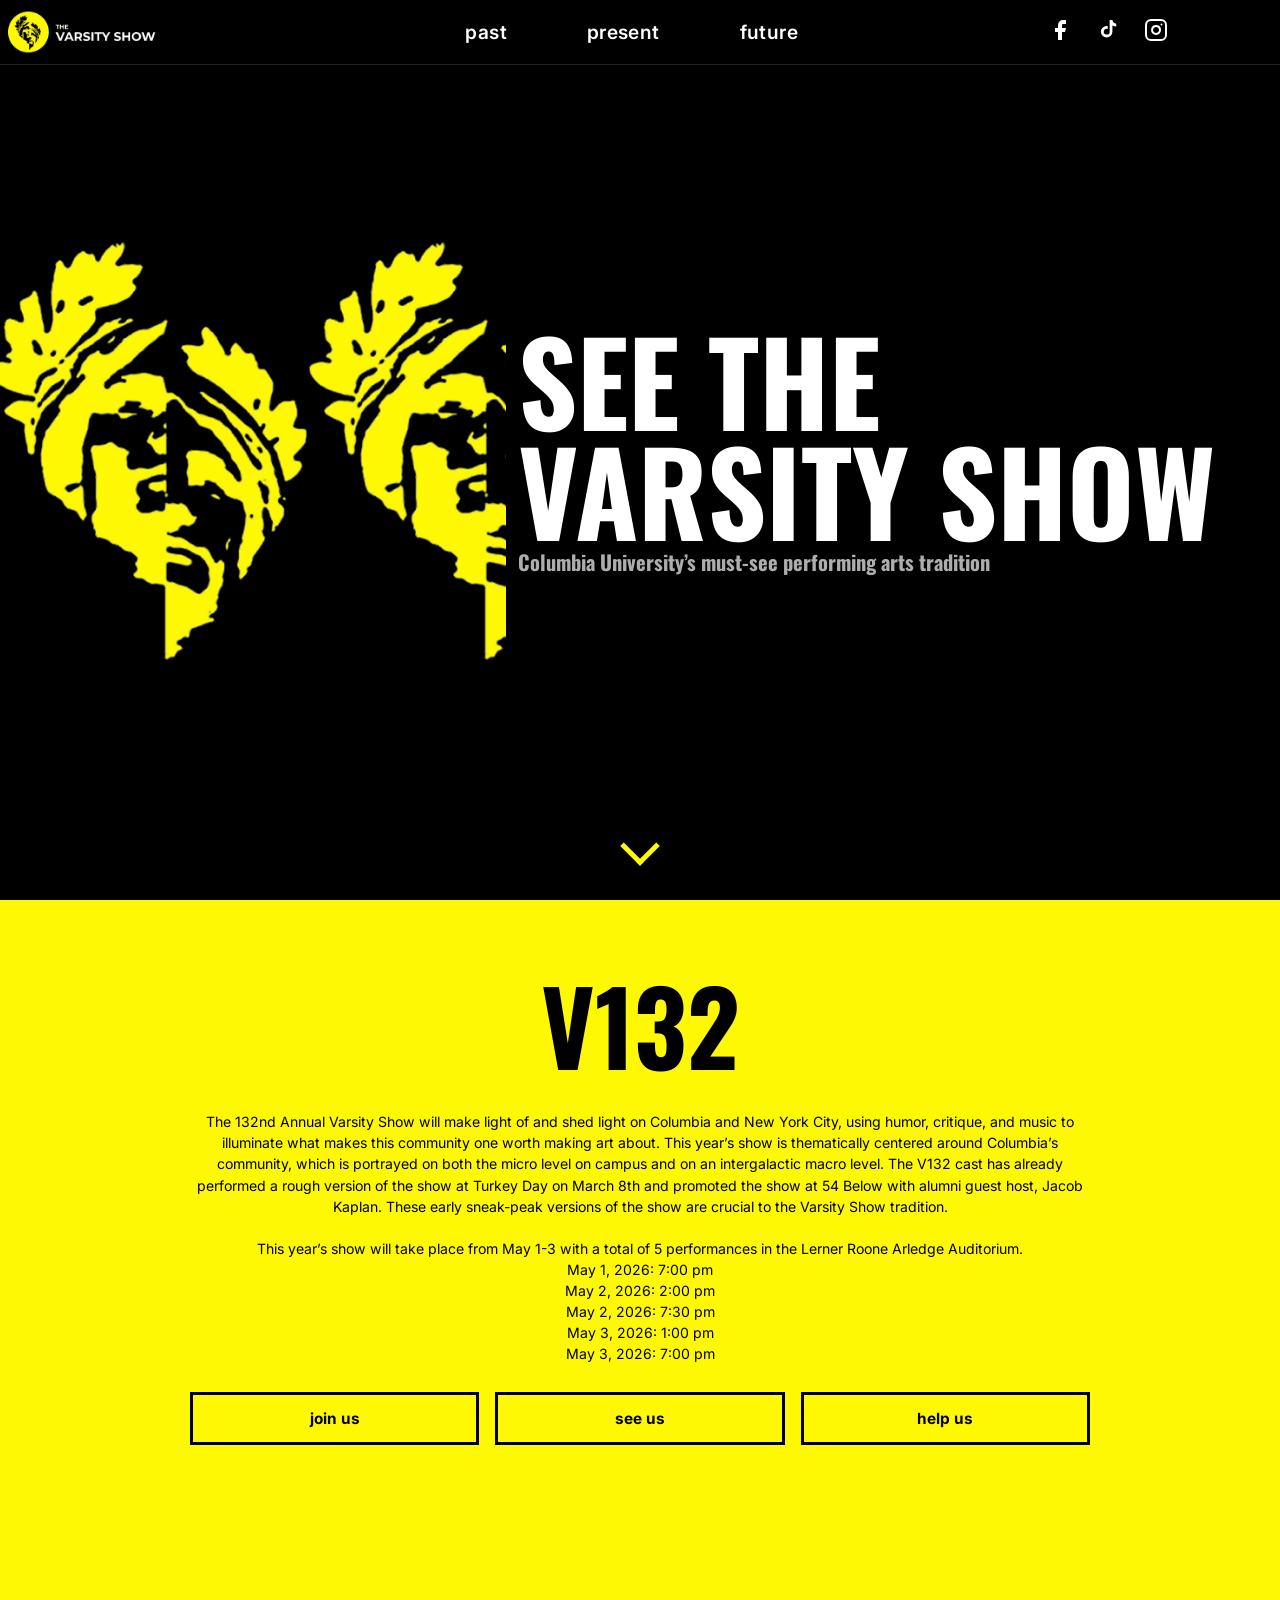
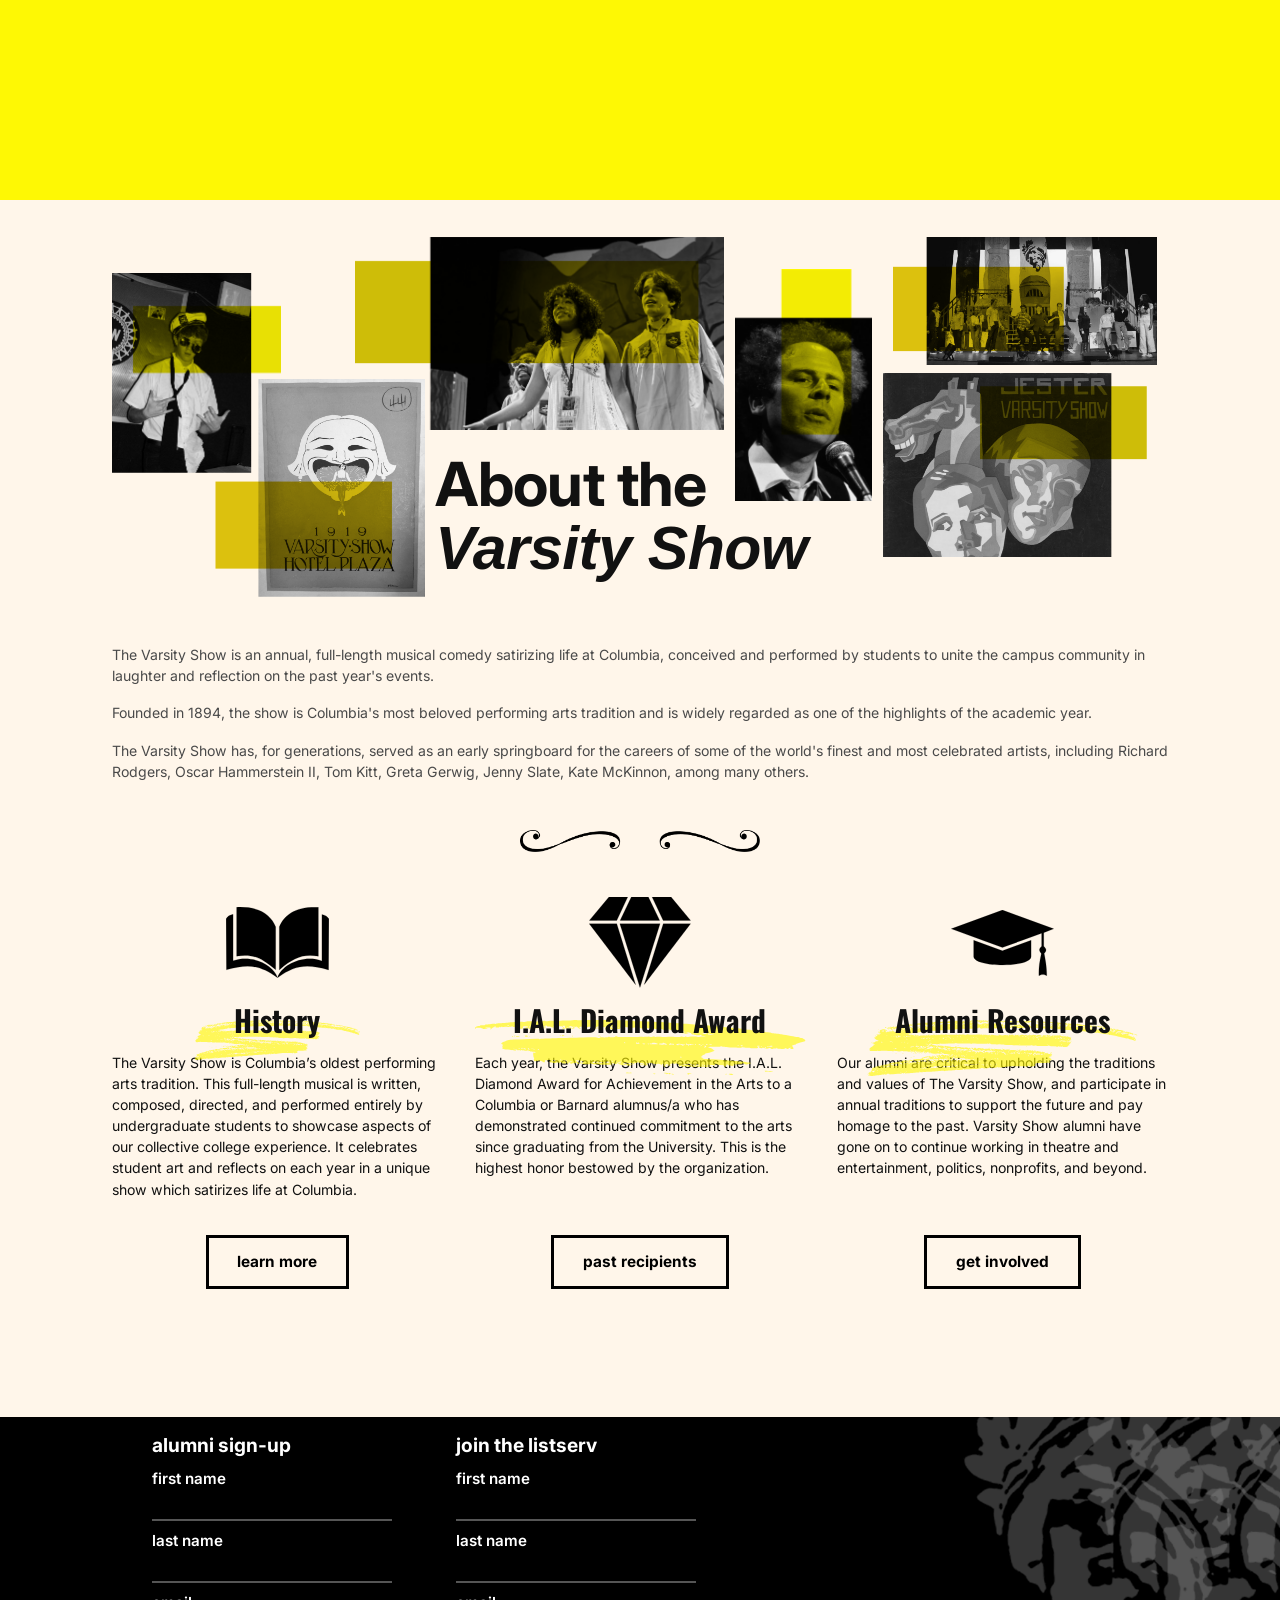
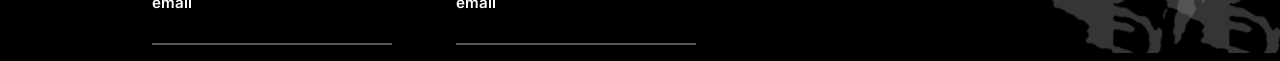
==== commit 5e215091: "new page, mobile updates" ====
--- a/index.html
+++ b/index.html
@@ -37,7 +37,7 @@
 
       <nav class="header-nav">
         <a href="#past" class="nav-link">past</a>
-        <a href="#present" class="nav-link">present</a>
+        <a href="v132/index.html" class="nav-link">present</a>
         <a href="#future" class="nav-link">future</a>
       </nav>
 
@@ -87,46 +87,26 @@
       <h2 class="production-title">V132</h2>
 
       <p class="production-description">
-        "Lorem ipsum dolor sit amet, consectetur adipiscing elit. Nulla leo enim, pretium in semper vel, rutrum vel arcu. Donec suscipit at velit vitae rutrum. Vivamus turpis erat, egestas venenatis dui id, rutrum ultricies tortor. Donec faucibus felis magna, nec suscipit turpis mattis et. Aenean id tincidunt dui. Sed eget congue ipsum, nec lobortis lorem. Mauris faucibus sapien turpis, in mollis ante imperdiet sodales. Vestibulum at felis sodales, vehicula sem pulvinar, cursus libero. Sed tempor velit ante, eget ullamcorper tellus condimentum vel. Etiam in nibh ut elit congue elementum ut eu justo. Nullam eleifend, dui ut tempus cursus, tellus massa varius lorem, in ullamcorper nisl orci sed nisl. Sed suscipit enim nec ipsum finibus, sit amet facilisis mauris volutpat. Etiam sed ligula id justo venenatis scelerisque nec id ex. Cras et tempor est, dignissim vestibulum mi."
+        The 132nd Annual Varsity Show will make light of and shed light on Columbia and New York City, using humor, critique, and music to illuminate what makes this community one worth making art about. This year’s show is thematically centered around Columbia’s community, which is portrayed on both the micro level on campus and on an intergalactic macro level.
+
+        The V132 cast has already performed a rough version of the show at Turkey Day on March 8th and promoted the show at 54 Below with alumni guest host, Jacob Kaplan. These early sneak-peak versions of the show are crucial to the Varsity Show tradition.
+        <br><br>
+        This year’s show will take place from May 1-3 with a total of 5 performances in the Lerner Roone Arledge Auditorium.
+        <br>
+        May 1, 2026: 7:00 pm
+        <br>
+        May 2, 2026: 2:00 pm
+        <br>
+        May 2, 2026: 7:30 pm
+        <br>
+        May 3, 2026: 1:00 pm
+        <br>
+        May 3, 2026: 7:00 pm
       </p>
 
-      <div class="production-credits">
-        <div class="credits-column">
-          <h3 class="credits-title">cast</h3>
-          <ul class="credits-list">
-            <li>Josh Chang (CC '29)</li>
-            <li>Gaia Di Mitri (CC '27)</li>
-            <li>Ana Huesa (CC '26)</li>
-            <li>Kai Joseph (CC '26)</li>
-            <li>Hannah Levinson (BC '28)</li>
-            <li>Elsa Rose McIntyre Cordoba (BC '28)</li>
-            <li>Jaden Natividad (CC '28)</li>
-            <li>Ariana Neal (CC '26)</li>
-            <li>Anoushka Sharma (BC '27)</li>
-            <li>Luca Tuana i Guitart (CC '27)</li>
-          </ul>
-        </div>
-
-        <div class="credits-column">
-          <h3 class="credits-title">cteam</h3>
-          <ul class="credits-list">
-            <li>Wren Pfetcher (BC '27), Director</li>
-            <li>Ella Abramovitz (BC '28), Producer</li>
-            <li>Chloe Lein (GS '26), Producer</li>
-            <li>Colson Struss (CC '28), Stage Manager</li>
-            <li>HeeJee Yoon (CC '27), Writer</li>
-            <li>Kennedy Eagleton (CC '27), Writer</li>
-            <li>Maxwell Kleban (CC '27), Composer</li>
-            <li>Anna Steel (CC '27), Lyricist</li>
-            <li>Breanna Ellison (CC '26), Choreographer</li>
-            <li>Catherine Greenwald (SEAS '28), Technical Director</li>
-          </ul>
-        </div>
-      </div>
-
       <div class="production-buttons">
-        <a href="#join" class="btn btn--outline">see us</a>
-        <a href="#see" class="btn btn--outline">join us</a>
+        <a href="v132/index.html#info" class="btn btn--outline">join us</a>
+        <a href="https://ci.ovationtix.com/1431/production/1271910?performanceId=11793396" class="btn btn--outline">see us</a>
         <a href="https://securepay.cuit.columbia.edu/payment/pub/v132/" class="btn btn--outline">help us</a>
       </div>
 
@@ -165,7 +145,7 @@
           <img src="assets/book.svg" alt="" class="pillar-icon">
           <img src="assets/scribble-1.svg" alt="" class="pillar-scribble pillar-scribble--1">
           <h3 class="pillar-title">History</h3>
-          <p class="pillar-text">"Lorem ipsum dolor sit amet, consectetur adipiscing elit, sed do eiusmod tempor incididunt ut labore et dolore magna aliqua. Ut enim ad minim veniam, quis nostrud exercitation ullamco laboris nisi ut aliquip ex ea commodo consequat.</p>
+          <p class="pillar-text">The Varsity Show is Columbia’s oldest performing arts tradition. This full-length musical is written, composed, directed, and performed entirely by undergraduate students to showcase aspects of our collective college experience. It celebrates student art and reflects on each year in a unique show which satirizes life at Columbia.</p>
           <a href="#" class="btn btn--outline">learn more</a>
         </article>
 
@@ -173,7 +153,7 @@
           <img src="assets/diamond.svg" alt="" class="pillar-icon">
           <img src="assets/scribble-2.svg" alt="" class="pillar-scribble pillar-scribble--2">
           <h3 class="pillar-title">I.A.L. Diamond Award</h3>
-          <p class="pillar-text">"Lorem ipsum dolor sit amet, consectetur adipiscing elit, sed do eiusmod tempor incididunt ut labore et dolore magna aliqua. Ut enim ad minim veniam, quis nostrud exercitation ullamco laboris nisi ut aliquip ex ea commodo consequat.</p>
+          <p class="pillar-text">Each year, the Varsity Show presents the I.A.L. Diamond Award for Achievement in the Arts to a Columbia or Barnard alumnus/a who has demonstrated continued commitment to the arts since graduating from the University. This is the highest honor bestowed by the organization.</p>
           <a href="#" class="btn btn--outline">past recipients</a>
         </article>
 
@@ -181,7 +161,7 @@
           <img src="assets/cap.svg" alt="" class="pillar-icon">
           <img src="assets/scribble-3.svg" alt="" class="pillar-scribble pillar-scribble--3">
           <h3 class="pillar-title">Alumni Resources</h3>
-          <p class="pillar-text">"Lorem ipsum dolor sit amet, consectetur adipiscing elit, sed do eiusmod tempor incididunt ut labore et dolore magna aliqua. Ut enim ad minim veniam, quis nostrud exercitation ullamco laboris nisi ut aliquip ex ea commodo consequat.</p>
+          <p class="pillar-text">Our alumni are critical to upholding the traditions and values of The Varsity Show, and participate in annual traditions to support the future and pay homage to the past. Varsity Show alumni have gone on to continue working in theatre and entertainment, politics, nonprofits, and beyond.</p>
           <a href="#" class="btn btn--outline">get involved</a>
         </article>
       </div>
--- a/css/styles.css
+++ b/css/styles.css
@@ -13,6 +13,7 @@
   --site-pad-x: 7rem;
   --text-body: clamp(0.85rem, 1.1vw, 1.05rem);
   --text-body-lh: 1.5;
+  --content-max: 1280px;
 }
 
 body {
@@ -24,6 +25,7 @@
 
 img {
   display: block;
+  max-width: 100%;
 }
 
 a {
@@ -42,15 +44,12 @@
   font-size: clamp(3rem, 9vw, 20rem);
   line-height: 0.95;
   text-transform: uppercase;
-  color: #fff;
 }
 
 .hero-subtitle {
   font-family: 'Oswald', sans-serif;
-  font-weight: 400;
   font-size: clamp(0.9rem, 1.6vw, 1.5rem);
   line-height: 1.2;
-  text-transform: none;
   white-space: nowrap;
   color: #adadad;
 }
@@ -61,16 +60,12 @@
   font-weight: 700;
   font-size: clamp(3rem, 8vw, 7rem);
   text-align: center;
-  color: #000;
 }
 
 .production-description {
   font-size: var(--text-body);
   line-height: var(--text-body-lh);
-  font-weight: 400;
   text-align: center;
-  color: #000;
-  width: 100%;
   max-width: 900px;
   margin: 0 auto;
 }
@@ -102,17 +97,15 @@
   display: flex;
   align-items: center;
   justify-content: space-between;
-  padding: 0.5rem;
+  padding: 0.5rem var(--site-pad-x) 0.5rem 0.5rem;
 }
 
 .header-nav {
   display: flex;
   gap: 5rem;
-  margin-left: 30rem;
 }
 
 .nav-link {
-  font-family: 'Inter', sans-serif;
   font-weight: 600;
   font-size: 1.2rem;
   letter-spacing: 0.02em;
@@ -127,7 +120,6 @@
   display: flex;
   gap: 1.5rem;
   align-items: center;
-  margin-right: 1rem;
 }
 
 .social-link svg {
@@ -136,7 +128,6 @@
 }
 
 .social-link {
-  color: #fff;
   transition: color 0.2s;
 }
 
@@ -155,14 +146,11 @@
 }
 
 .logo-img {
-  height: auto;
-  width: auto;
   max-height: 48px;
 }
 
 /* Logo 1 — left-aligned */
-[data-logo="1"] .logo-link--1 { display: block; transform: scale(0.85); transform-origin: left center;}
-[data-logo="1"] .header-inner { justify-content: space-between; }
+[data-logo="1"] .logo-link--1 { display: block; transform: scale(0.85); transform-origin: left center; }
 
 
 /* #TODO if necessary, fix this */
@@ -234,7 +222,6 @@
    ========================================================================== */
 
 .screen--hero {
-  background: #000;
   display: flex;
   align-items: center;
   justify-content: center;
@@ -291,7 +278,6 @@
 
 .bubble-img {
   width: min(5vw, 50px);
-  height: auto;
 }
 
 .scroll-cue {
@@ -301,7 +287,6 @@
   transform: translateX(-50%) translateY(10px);
   opacity: 0;
   z-index: 12;
-  pointer-events: auto;
   cursor: pointer;
   transition: opacity 0.35s ease, transform 0.35s ease;
 }
@@ -343,17 +328,15 @@
 
 .screen--production {
   background: #FEF804;
+  color: #000;
   display: flex;
   align-items: flex-start;
   justify-content: center;
+  padding: 6rem var(--site-pad-x);
+}
+
+.production-inner {
   width: 100%;
-  padding: 6rem var(--site-pad-x);
-}
-
-.production-inner {
-  max-width: none;
-  width: 100%;
-  margin: 0 auto;
   display: flex;
   flex-direction: column;
   gap: 0.7rem;
@@ -372,9 +355,8 @@
 .btn {
   display: inline-block;
   padding: 0.9rem 1.8rem;
-  font-family: 'Inter', sans-serif;
   font-weight: 700;
-  font-size: clamp(1rem, 1.2vw, 1.4rem);
+  font-size: clamp(0.9rem, 1.2vw, 1.4rem);
   text-align: center;
   cursor: pointer;
   transition: background 0.2s, color 0.2s;
@@ -394,21 +376,15 @@
 }
 
 .production-credits {
-  width: 100%;
   max-width: 750px;
   margin: 1rem auto 0;
   display: grid;
   grid-template-columns: 1fr 1fr;
   gap: 3rem;
-  text-align: left;
-}
-
-.credits-column {
-  color: #000;
 }
 
 .credits-title {
-  font-family: 'Oswald', sans-serif; 
+  font-family: 'Oswald', sans-serif;
   font-size: clamp(1.4rem, 2vw, 2rem);
   text-transform: lowercase;
   margin-bottom: 0.6rem;
@@ -421,7 +397,6 @@
   gap: 0.2rem;
   font-size: var(--text-body);
   line-height: var(--text-body-lh);
-  font-weight: 400;
 }
 
 
@@ -435,21 +410,16 @@
   color: #111;
 }
 
-.legacy-panel {
-  width: 100%;
-}
-
 .legacy-about-inner {
-  width: min(1280px, 100%);
+  width: min(var(--content-max), 100%);
   margin: 0 auto;
   padding: 2.3rem var(--site-pad-x) 2rem;
 }
 
 .about-collage {
   position: relative;
-  width: 100%;
   height: clamp(220px, 33vw, 400px);
-  margin: 0 auto 0.5rem;
+  margin-bottom: 0.5rem;
   overflow: hidden;
 }
 
@@ -458,44 +428,14 @@
   object-fit: cover;
 }
 
-.collage-photo--1 {
-  left: 0%;
-  top: 9%;
-  width: 16%;
-}
-
-.collage-photo--2 {
-  left: 23%;
-  top: 0;
-  width: 35%;
-}
-
-.collage-photo--3 {
-  left: 59%;
-  top: 8%;
-  width: 13%;
-}
-
-.collage-photo--4 {
-  right: 1%;
-  top: 0%;
-  width: 25%;
-}
-
-.collage-photo--5 {
-  left: 8.1%;
-  bottom: 10%;
-  width: 21.5%;
-}
-
-.collage-photo--6 {
-  right: 2%;
-  bottom: 20%;
-  width: 25%;
-}
+.collage-photo--1 { left: 0%;    top: 9%;    width: 16%; }
+.collage-photo--2 { left: 23%;   top: 0;     width: 35%; }
+.collage-photo--3 { left: 59%;   top: 8%;    width: 13%; }
+.collage-photo--4 { right: 1%;   top: 0%;    width: 25%; }
+.collage-photo--5 { left: 8.1%;  bottom: 10%; width: 21.5%; }
+.collage-photo--6 { right: 2%;   bottom: 20%; width: 25%; }
 
 .legacy-about-title {
-  font-family: 'Inter', sans-serif;
   font-size: clamp(2rem, 5vw, 3.8rem);
   line-height: 1.04;
   letter-spacing: -0.01em;
@@ -517,7 +457,6 @@
   font-size: var(--text-body);
   color: #4A4A4A;
   line-height: var(--text-body-lh);
-  font-weight: 400;
   margin-bottom: 1rem;
 }
 
@@ -526,8 +465,7 @@
 }
 
 .legacy-panel--pillars {
-  padding-top: 4rem;
-  padding-bottom: 8rem;
+  padding: 4rem 0 8rem;
   /* background:
     linear-gradient(to bottom, #f3dfc1 0%, rgba(243,223,193,0.85) 25%, rgba(243,223,193,0.4) 50%, transparent 70%),
     url('../assets/cross-gates.png') center 30% / cover no-repeat; */
@@ -548,12 +486,11 @@
 .divider {
   display: block;
   width: 15rem;
-  height: auto;
   margin: -5rem auto 2.5rem;
 }
 
 .pillars-grid {
-  width: min(1280px, 100%);
+  width: min(var(--content-max), 100%);
   margin: 0 auto;
   padding: 0 var(--site-pad-x);
   display: grid;
@@ -579,14 +516,9 @@
 .pillar-scribble {
   position: absolute;
   width: 50%;
-  height: auto;
   top: 8rem;
   left: 50%;
   transform: translateX(-50%);
-}
-
-.pillar-scribble--1 {
-  width: 50%;
 }
 
 .pillar-scribble--2 {
@@ -614,8 +546,7 @@
 .pillar-text {
   font-size: var(--text-body);
   line-height: var(--text-body-lh);
-  font-weight: 400;
-  text-align: left;
+  text-align: left; /* #TODO: make this center? */
   max-width: 360px;
   margin-bottom: 2.2rem;
 }
@@ -637,7 +568,6 @@
 
 .site-footer {
   background: #000;
-  color: #fff;
   position: relative;
   overflow: hidden;
   --footer-image-height: 236px;
@@ -650,27 +580,21 @@
   justify-content: space-between;
   align-items: flex-start;
   min-height: var(--footer-image-height);
-  height: auto;
 }
 
 .footer-forms {
   display: flex;
   gap: 4rem;
   padding: 1rem var(--site-pad-x);
-  text-align: left;
-  height: auto;
   align-items: stretch;
 }
 
 .footer-form-group {
   display: flex;
   flex-direction: column;
-  justify-content: flex-start;
-  min-height: 0;
 }
 
 .footer-form-title {
-  font-family: 'Inter', sans-serif;
   font-weight: 700;
   font-size: 1.2rem;
   margin-bottom: 0.8rem;
@@ -681,8 +605,6 @@
   flex-direction: column;
   gap: 0.6rem;
   flex: 1;
-  justify-content: flex-start;
-  min-height: 0;
 }
 
 .form-label {
@@ -698,7 +620,7 @@
   border: none;
   border-bottom: 2px solid #555;
   color: #fff;
-  font-family: 'Inter', sans-serif;
+  font-family: inherit;
   font-size: 0.95rem;
   padding: 0.25rem 0;
   outline: none;
@@ -714,15 +636,12 @@
   flex-shrink: 0;
   display: flex;
   align-items: flex-start;
-  height: auto;
   transform: translateX(9.5rem);
 }
 
 .footer-asset-img {
   opacity: 0.5;
   height: var(--footer-image-height);
-  width: auto;
-  max-height: none;
   object-fit: contain;
   object-position: right top;
 }
@@ -735,85 +654,197 @@
 @media (max-width: 768px) {
 
   html {
-    --site-pad-x: 1.75rem;
+    --site-pad-x: 1.5rem;
+    --text-body: clamp(0.85rem, 3.5vw, 1rem);
+  }
+
+  /* ---- HEADER ---- */
+  .header-inner {
+    padding: 0.4rem 0.75rem 0.4rem 0.5rem;
+  }
+
+  .header-nav {
+    gap: 1.5rem;
+    transform: translateX(-0.8rem);
+  }
+
+  .nav-link {
+    font-size: 0.9rem;
+  }
+
+  .header-social {
+    gap: 1rem;
+  }
+
+  .social-link svg {
+    width: 20px;
+    height: 20px;
+  }
+
+  [data-logo="2"] .header-inner,
+  [data-logo="3"] .header-inner {
+    transform: translateY(0.2rem);
+  }
+
+  /* ---- HERO ---- */
+  .hero-text-track {
+    width: 67%;
+    padding-left: 3vw;
+  }
+
+  .hero-title {
+    font-size: clamp(2.2rem, 12vw, 4rem);
+  }
+
+  .hero-subtitle {
+    font-size: clamp(0.65rem, 2.5vw, 0.9rem);
+    white-space: normal;
+  }
+
+  .head-img {
+    width: min(55vw, 300px);
+    margin-left: -20vw;
+  }
+
+  .hero-bubble {
+    top: 0.5rem;
+    left: 0.5rem;
+  }
+
+  .bubble-img {
+    width: min(10vw, 36px);
+  }
+
+  .scroll-cue-arrow {
+    width: 20px;
+    height: 20px;
+    border-right-width: 3px;
+    border-bottom-width: 3px;
+  }
+
+  /* ---- PRODUCTION ---- */
+  .screen--production {
+    padding: 4rem var(--site-pad-x) 3rem;
+  }
+
+  .production-title {
+    margin-top: -1.5rem;
+    font-size: clamp(2.5rem, 12vw, 4rem);
+  }
+
+  .production-credits {
+    grid-template-columns: 1fr;
+    gap: 1.5rem;
   }
 
   .production-buttons {
     flex-direction: column;
-    width: 100%;
     max-width: 320px;
     gap: 0.75rem;
-    margin: 2rem auto 0;
+    margin: 1.5rem auto 0;
+  }
+
+  .btn {
+    padding: 0.75rem 1.4rem;
+    font-size: 0.95rem;
   }
 
   .btn--outline {
-    border: 2px solid #000;
-  }
-
+    border-width: 2px;
+  }
+
+  /* ---- LEGACY / ABOUT ---- */
   .legacy-about-inner {
-    padding: 1.5rem var(--site-pad-x) 1.5rem;
-  }
+    padding: 1.5rem var(--site-pad-x);
+  }
+
+  .about-collage {
+    height: clamp(140px, 40vw, 220px);
+  }
+
+  .collage-photo--1 { left: -1%;    top: 20%;    width: 16%; }
+  .collage-photo--2 { left: 23%;   top: 15%;     width: 35%; }
+  .collage-photo--3 { left: 59%;   top: 8%;    width: 13%; }
+  .collage-photo--4 { right: 1%;   top: 0%;    width: 25%; }
+  .collage-photo--5 { left: 8.1%;  bottom: 10%; width: 21.5%; }
+  .collage-photo--6 { right: 2%;   bottom: 30%; width: 25%; }
 
   .legacy-about-title {
-    margin-bottom: 0.75rem;
+    margin-top: -4.5rem;
+    margin-bottom: 1.5rem;
+    margin-left: 7rem;
+    font-size: clamp(1.8rem, 7vw, 2.6rem);
+  }
+
+  .legacy-about-copy {
+    margin-bottom: 1.5rem;
   }
 
   .legacy-about-copy p {
     margin-bottom: 0.75rem;
   }
 
+  /* ---- PILLARS ---- */
+  .legacy-panel--pillars {
+    padding: 2rem 0 4rem;
+  }
+
   .legacy-brandbar--mid {
     margin-bottom: 1rem;
   }
 
+  .divider {
+    width: 10rem;
+    margin: -2rem auto 1.5rem;
+  }
+
   .pillars-grid {
     grid-template-columns: 1fr;
-    gap: 2.2rem;
-    padding: 0 var(--site-pad-x);
+    gap: 2.5rem;
+  }
+
+  .pillar-icon {
+    width: 80px;
+    height: 80px;
+  }
+
+  .pillar-title {
+    font-size: 1.6rem;
   }
 
   .pillar-text {
     text-align: center;
-    margin-bottom: 1.2rem;
-  }
-
+    margin-bottom: 1rem;
+    max-width: none;
+  }
+
+  .pillar-scribble {
+    top: 5.5rem;
+  }
+
+  /* ---- FOOTER ---- */
   .footer-inner {
     flex-direction: column;
-    align-items: flex-start;
-    height: auto;
   }
 
   .footer-forms {
     flex-direction: column;
     gap: 2rem;
-    height: auto;
-  }
-
-  .footer-form {
-    justify-content: flex-start;
+    padding: 1.5rem var(--site-pad-x);
+    width: 100%;
+  }
+
+  .form-input {
+    min-width: 0;
+    width: 100%;
   }
 
   .footer-asset {
     align-self: flex-end;
-    height: auto;
-    transform: translateX(0);
+    transform: none;
   }
 
   .footer-asset-img {
-    height: auto;
-    max-height: 180px;
-  }
-
-  .header-inner {
-    padding: 0.5rem;
-  }
-
-  [data-logo="2"] .header-inner,
-  [data-logo="3"] .header-inner {
-    transform: translateY(0.2rem);
-  }
-
-  .header-nav {
-    gap: 1rem;
-  }
-}
+    max-height: 160px;
+  }
+}
